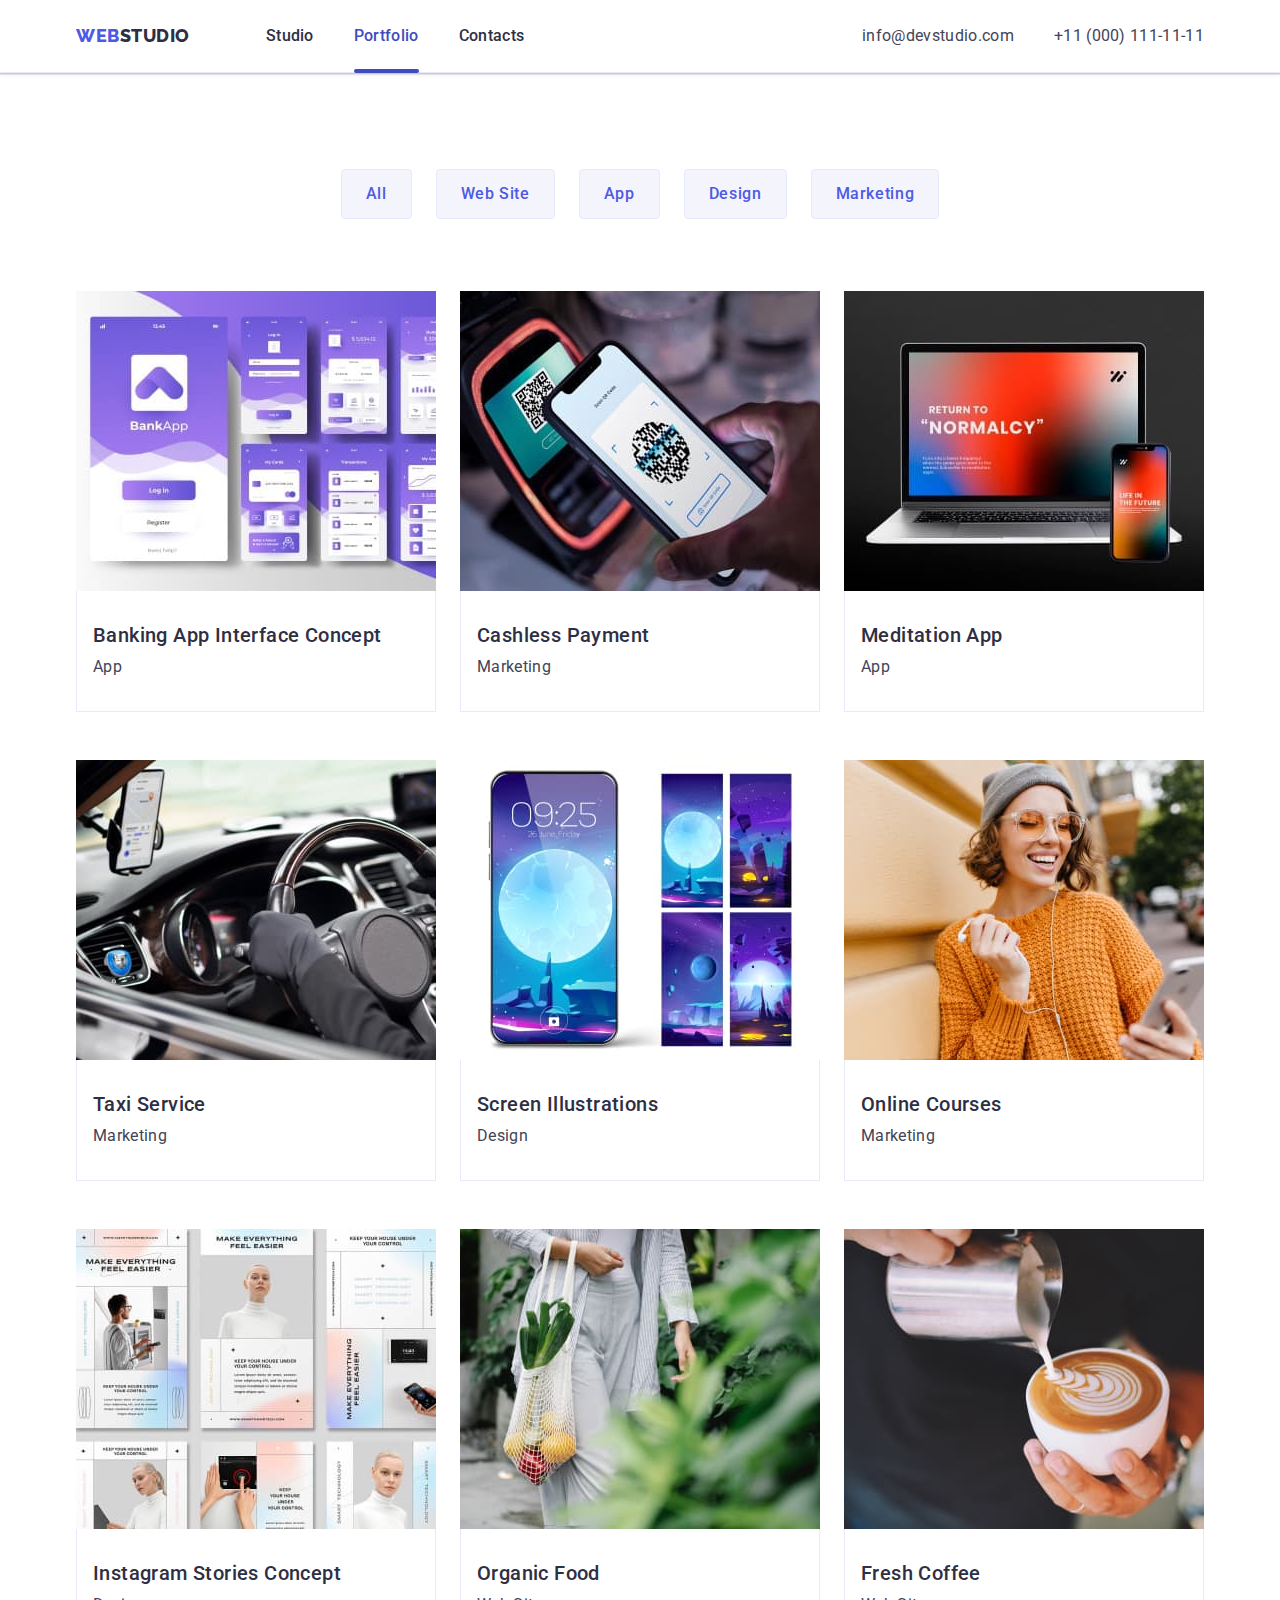
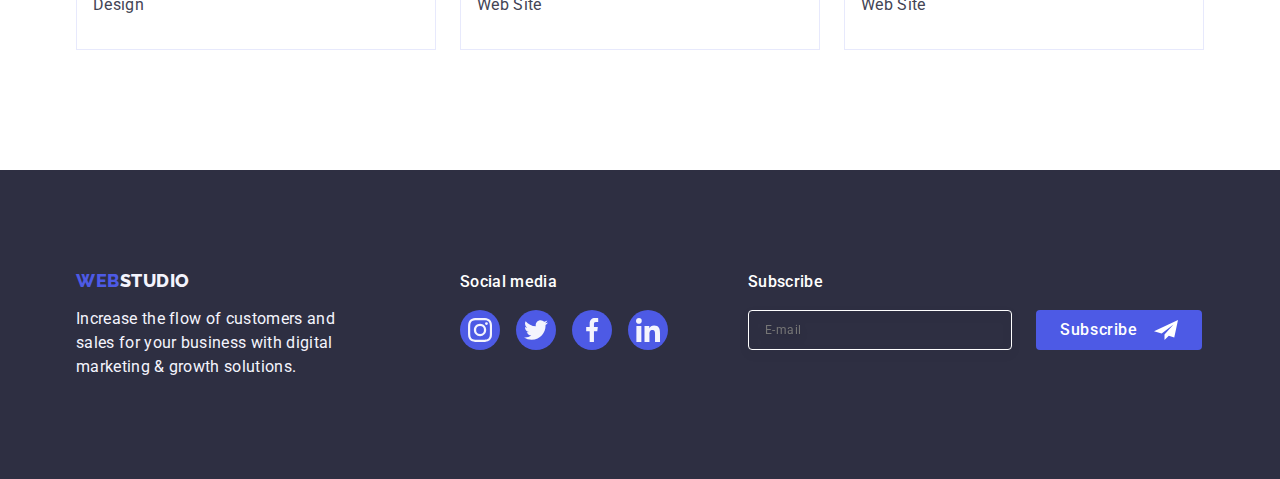
==== portfolio.html @ 999c9867 "Initial commit" ====
<!DOCTYPE html>
<html lang="en">
  <head>
    <meta charset="UTF-8" />
    <meta http-equiv="X-UA-Compatible" content="IE=edge" />
    <meta name="viewport" content="width=device-width, initial-scale=1.0" />
    <title>Portfolio</title>
    <link rel="preconnect" href="https://fonts.googleapis.com" />
    <link rel="preconnect" href="https://fonts.gstatic.com" crossorigin />
    <link
      href="https://fonts.googleapis.com/css2?family=Raleway:wght@800&family=Roboto:wght@400;500;700&display=swap"
      rel="stylesheet"
    />
    <link
      rel="stylesheet"
      href="https://cdnjs.cloudflare.com/ajax/libs/modern-normalize/1.1.0/modern-normalize.min.css"
    />
    <link rel="stylesheet" href="./css/styles.css" />
  </head>
  <body>
    <!-- header -->

    <header class="page-header">
      <div class="container page-header-container">
        <nav class="page-navigation">
          <a class="logo-part-one link" href="./index.html"
            >Web<span class="logo-part-second link">Studio</span>
          </a>
          <ul class="menu list">
            <li><a class="menu-list-item link" href="./index.html">Studio</a></li>
            <li>
              <a class="menu-list-item current-page link" href="./portfolio.html">Portfolio</a>
            </li>
            <li><a class="menu-list-item link" href="">Contacts</a></li>
          </ul>
        </nav>
        <address class="contact-item-list">
          <ul class="contact list">
            <li>
              <a class="contact-item link" href="mailto:info@devstudio.com">info@devstudio.com</a>
            </li>
            <li>
              <a class="contact-item link" href="tel:+110001111111">+11 (000) 111-11-11</a>
            </li>
          </ul>
        </address>
      </div>
    </header>

    <main>
      <section class="portfolio-section">
        <div class="container">
          <h1 class="visually-hidden">Our portfolio</h1>
          <ul class="list main-nav-portfolio">
            <li><button class="main-nav" type="button">All</button></li>
            <li><button class="main-nav" type="button">Web Site</button></li>
            <li><button class="main-nav" type="button">App</button></li>
            <li><button class="main-nav" type="button">Design</button></li>
            <li><button class="main-nav" type="button">Marketing</button></li>
          </ul>

          <!--Section 1 servises-->
          <ul class="list card-section">
            <li class="card-section-item">
              <a class="card-link-style link" href="">
                <div class="card-link-style-wrapper">
                  <img src="./images/portfolio/row01-pic-01.jpg" alt="banking" width="360" />
                <p class="overlay">
                  14 Stylish and User-Friendly App Design Concepts · Task Manager App · Calorie
                  Tracker App · Exotic Fruit Ecommerce App · Cloud Storage App
                </p>
              </div>
                
                <div class="card-style">
                  <h2 class="card-desc">Banking App Interface Concept</h2>
                  <p class="card-link">App</p>
                </div></a
              >
            </li>
            <li class="card-section-item">
              <a class="card-link-style link" href="">
                <div class="card-link-style-wrapper">
                  <img src="images/portfolio/row01-pic-02.jpg" alt="cashless" width="360" />
                <p class="overlay">
                  14 Stylish and User-Friendly App Design Concepts · Task Manager App · Calorie
                  Tracker App · Exotic Fruit Ecommerce App · Cloud Storage App
                </p></div>
                
                <div class="card-style">
                  <h2 class="card-desc">Cashless Payment</h2>
                  <p class="card-link">Marketing</p>
                </div></a
              >
            </li>
            <li class="card-section-item">
              <a class="card-link-style link" href="">
                <div class="card-link-style-wrapper">
                  <img src="./images/portfolio/row01-pic-03.jpg" alt="meditation" width="360" />
                  <p class="overlay">
                    14 Stylish and User-Friendly App Design Concepts · Task Manager App · Calorie
                    Tracker App · Exotic Fruit Ecommerce App · Cloud Storage App
                  </p>
                </div>

                <div class="card-style">
                  <h2 class="card-desc">Meditation App</h2>
                  <p class="card-link">App</p>
                </div></a
              >
            </li>
            <li class="card-section-item">
              <a class="card-link-style link" href="">
                <div class="card-link-style-wrapper">
                  <img src="./images/portfolio/row02-pic-01.jpg" alt="taxi" width="360" />
                  <p class="overlay">
                    14 Stylish and User-Friendly App Design Concepts · Task Manager App · Calorie
                    Tracker App · Exotic Fruit Ecommerce App · Cloud Storage App
                  </p>
                </div>

                <div class="card-style">
                  <h2 class="card-desc">Taxi Service</h2>
                  <p class="card-link">Marketing</p>
                </div></a
              >
            </li>
            <li class="card-section-item">
              <a class="card-link-style link" href="">
                <div class="card-link-style-wrapper">
                  <img src="./images/portfolio/row02-pic-02.jpg" alt="screen" width="360" />
                  <p class="overlay">
                    14 Stylish and User-Friendly App Design Concepts · Task Manager App · Calorie
                    Tracker App · Exotic Fruit Ecommerce App · Cloud Storage App
                  </p>
                </div>

                <div class="card-style">
                  <h2 class="card-desc">Screen Illustrations</h2>
                  <p class="card-link">Design</p>
                </div></a
              >
            </li>
            <li class="card-section-item">
              <a class="card-link-style link" href="">
                <div class="card-link-style-wrapper">
                  <img src="./images/portfolio/row02-pic-03.jpg" alt="girl" width="360" />
                  <p class="overlay">
                    14 Stylish and User-Friendly App Design Concepts · Task Manager App · Calorie
                    Tracker App · Exotic Fruit Ecommerce App · Cloud Storage App
                  </p>
                </div>

                <div class="card-style">
                  <h2 class="card-desc">Online Courses</h2>
                  <p class="card-link">Marketing</p>
                </div></a
              >
            </li>
            <li class="card-section-item">
              <a class="card-link-style link" href="">
                <div class="card-link-style-wrapper">
                  <img src="./images/portfolio/row03-pic-01.jpg" alt="instagram" width="360" />
                  <p class="overlay">
                    14 Stylish and User-Friendly App Design Concepts · Task Manager App · Calorie
                    Tracker App · Exotic Fruit Ecommerce App · Cloud Storage App
                  </p>
                </div>

                <div class="card-style">
                  <h2 class="card-desc">Instagram Stories Concept</h2>
                  <p class="card-link">Design</p>
                </div></a
              >
            </li>
            <li class="card-section-item">
              <a class="card-link-style link" href="">
                <div class="card-link-style-wrapper">
                  <img src="./images/portfolio/row03-pic-02.jpg" alt="foog" width="360" />
                  <p class="overlay">
                    14 Stylish and User-Friendly App Design Concepts · Task Manager App · Calorie
                    Tracker App · Exotic Fruit Ecommerce App · Cloud Storage App
                  </p>
                </div>

                <div class="card-style">
                  <h2 class="card-desc">Organic Food</h2>
                  <p class="card-link">Web Site</p>
                </div></a
              >
            </li>
            <li class="card-section-item">
              <a class="card-link-style link" href="">
                <div class="card-link-style-wrapper">
                  <img src="./images/portfolio/row03-pic-03.jpg" alt="coffee" width="360" />
                  <p class="overlay">
                    14 Stylish and User-Friendly App Design Concepts · Task Manager App · Calorie
                    Tracker App · Exotic Fruit Ecommerce App · Cloud Storage App
                  </p>
                </div>

                <div class="card-style">
                  <h2 class="card-desc">Fresh Coffee</h2>
                  <p class="card-link">Web Site</p>
                </div></a
              >
            </li>
          </ul>
        </div>
      </section>
    </main>
    <!-- footer -->
    <footer class="footer-style">
      <div class="container main-footer-container">
        <div class="footer-container">
          <a class="logo-footer link" href="./index.html"
            >Web<span class="logo-part-secondary link">Studio</span></a
          >
          <p class="footer-content">
            Increase the flow of customers and sales for your business with digital marketing &
            growth solutions.
          </p>
        </div>

        <div class="footer-social-container">
          <p class="footer-social-title">Social media</p>
          <ul class="footer-social-list list">
            <li class="social-list-item">
              <a href="" class="footer-social-list-link">
                <svg class="social-list-icon" aria-label="instagram icon" width="24" height="24">
                  <use href="./images/icons.svg#icon-instagram"></use>
                </svg>
              </a>
            </li>
            <li class="social-list-item">
              <a href="" class="footer-social-list-link">
                <svg class="social-list-icon" aria-label="twitter icon" width="24" height="24">
                  <use href="./images/icons.svg#icon-twitter"></use>
                </svg>
              </a>
            </li>
            <li class="social-list-item">
              <a href="" class="footer-social-list-link">
                <svg class="social-list-icon" aria-label="facebook icon" width="24" height="24">
                  <use href="./images/icons.svg#icon-facebook"></use>
                </svg>
              </a>
            </li>
            <li class="social-list-item">
              <a href="" class="footer-social-list-link">
                <svg class="social-list-icon" aria-label="linkedin icon" width="24" height="24">
                  <use href="./images/icons.svg#icon-linkedin"></use>
                </svg>
              </a>
            </li>
          </ul>
        </div>
        <div class="footer-subscribe-item">
          <p class="footer-subscribe-title">Subscribe</p>
          <form class="footer-form">
            <label class="footer-label">
              <input class="footer-subscribe-form" type="email" name="email" placeholder="E-mail" />
            </label>
            <button class="subscribe-btn" type="submit">
              Subscribe
              <svg class="icon-subscribe-btn" width="24" height="24">
                <use href="./images/icons.svg#icon-subscribe-btn"></use>
              </svg>
            </button>
          </form>
        </div>
      </div>
    </footer>

  </body>
</html>
---- css/styles.css ----
:root {
  --font-family: 'Roboto', sans-serif;
  --secondary-font-family: 'Raleway', sans-serif;
  --main-color: #ffffff;
  --primary-background-color-theme-dark: #2e2f42;
  --accent-color: #404bbf;
  --primary-text-color-theme-dark: #434455;
  --btn-border-color: #9747ff;
  --secondary-text-color-theme-light: #f4f4fd;
  --btn-border-color-light: #e7e9fc;
  --secondary-text-color-theme-dark: #4d5ae5;
  --icon-color: #8e8f99;
}

/* Default */
.list {
  list-style: none;
}

.link {
  text-decoration: none;
}

button {
  cursor: pointer;
}

h1,
h2,
h3,
h4,
p {
  margin-top: 0;
  margin-bottom: 0;
}

ul,
ol {
  margin-top: 0;
  margin-bottom: 0;
  padding-left: 0;
}

img {
  display: block;
}

.container {
  width: 1158px;
  margin-right: auto;
  margin-left: auto;
  padding-right: 15px;
  padding-left: 15px;
}

.section {
  padding-top: 120px;
  padding-bottom: 120px;
}
.visually-hidden {
  position: absolute;
  width: 1px;
  height: 1px;
  margin: -1px;
  border: 0;
  padding: 0;
  white-space: nowrap;
  clip-path: inset(100%);
  clip: rect(0 0 0 0);
  overflow: hidden;
}

/* BODY STYLE */
body {
  font-family: var(--font-family);
  color: var(--primary-text-color-theme-dark);
  background-color: var(--main-color);
}

/* HEADER */

.page-header {
  border-bottom: 1px solid #e7e9fc;
  box-shadow: 0px 2px 1px rgba(46, 47, 66, 0.08), 0px 1px 1px rgba(46, 47, 66, 0.16),
    0px 1px 6px rgba(46, 47, 66, 0.08);
}

.page-navigation {
  display: flex;
  align-items: center;
}

.menu {
  display: flex;
  gap: 40px;
  align-items: flex-end;
}
.contact {
  display: flex;
  gap: 40px;
}

.page-header-container {
  display: flex;
  align-items: center;
}

.logo-part-one {
  font-family: 'Raleway', sans-serif;
  font-weight: 800;
  font-size: 18px;
  line-height: 1.17;
  letter-spacing: 0.03em;
  text-transform: uppercase;
  color: var(--secondary-text-color-theme-dark);
  margin-right: 76px;
}

.logo-part-second {
  color: var(--primary-background-color-theme-dark);
}

.menu-list-item {
  font-weight: 500;
  font-size: 16px;
  line-height: 1.5;
  letter-spacing: 0.02em;
  color: var(--primary-background-color-theme-dark);
  padding: 24px 0;
  display: block;
  transition-property: color;
  transition-duration: 250ms;
  transition-timing-function: cubic-bezier(0.4, 0, 0.2, 1);
}
.menu-list-item:hover,
.menu-list-item:focus {
  color: var(--accent-color);
}
.contact-item-list {
  font-style: normal;
  margin-left: auto;
}
.contact-item {
  font-style: normal;
  font-weight: 400;
  font-size: 16px;
  line-height: 1.5;
  letter-spacing: 0.02em;
  margin-left: auto;
  color: var(--primary-text-color-theme-dark);
  transition-property: color;
  transition-duration: 250ms;
  transition-timing-function: cubic-bezier(0.4, 0, 0.2, 1);
}
.contact-item:hover,
.contact-item:focus {
  color: var(--accent-color);
}

.current-page {
  color: #404bbf;
  position: relative;
}
.current-page::after {
  content: '';
  width: 100%;
  height: 4px;
  background-color: var(--accent-color);
  border-radius: 2px;
  bottom: -1px;
  left: 0px;
  display: block;
  position: absolute;
}

/* MAIN Studio*/
/* Hero section */
.hero-page {
  background-color: var(--primary-background-color-theme-dark);
  padding-top: 188px;
  padding-bottom: 188px;
  background-image: linear-gradient(rgba(46, 47, 66, 0.7), rgba(46, 47, 66, 0.7)),
    url(../images/people-office.jpg);
  background-repeat: no-repeat;
  background-position: center;
  background-size: cover;
  max-width: 1440px;
  margin-left: auto;
  margin-right: auto;
}
.main-text {
  font-weight: 700;
  font-size: 56px;
  line-height: 1.07;
  text-align: center;
  letter-spacing: 0.02em;
  color: var(--main-color);
  max-width: 496px;
  margin-left: auto;
  margin-right: auto;
}
.order-btn {
  font-family: inherit;
  font-weight: 500;
  font-size: 16px;
  line-height: 1.5;
  display: flex;
  align-items: center;
  letter-spacing: 0.04em;
  color: var(--main-color);
  background-color: var(--secondary-text-color-theme-dark);
  box-shadow: 0px 4px 4px rgba(0, 0, 0, 0.15);
  border-radius: 4px;
  padding: 16px 32px 16px 32px;
  display: block;
  list-style: none;
  min-width: 169px;
  margin-left: auto;
  margin-right: auto;
  margin-top: 48px;
  border: none;
  transition-property: background-color;
  transition-duration: 250ms;
  transition-timing-function: cubic-bezier(0.4, 0, 0.2, 1);
}
.order-btn:hover,
.order-btn:focus {
  background-color: var(--accent-color);
}

/* Section 2 features */

.features-container {
  display: flex;
  gap: 24px;
  justify-content: space-between;
}

.features-container-item {
  width: calc((100% - 72px) / 4);
}

.feature-name {
  font-weight: 500;
  font-size: 20px;
  line-height: 1.2;
  letter-spacing: 0.02em;
  color: var(--primary-background-color-theme-dark);
  margin-bottom: 8px;
}

.feature-descr {
  font-size: 16px;
  line-height: 1.5;
  letter-spacing: 0.02em;
  color: var(--primary-text-color-theme-dark);
}

.features-container-icons {
  display: flex;
  align-items: center;
  justify-content: center;
  margin-bottom: 8px;
  border-radius: 4px;
  height: 112px;
  background-color: #f4f4fd;
}

/* Section 3 we doing */

.we-doing-section {
  padding-bottom: 120px;
}

.title-item-container {
  display: flex;
  flex-direction: row;
  justify-content: center;
  gap: 24px;
}
.we-doing-section-card {
  width: calc((100% - 48px) / 3);
}

.title {
  font-weight: 700;
  font-size: 36px;
  line-height: 1.11;
  text-align: center;
  letter-spacing: 0.02em;
  text-transform: capitalize;
  color: var(--primary-background-color-theme-dark);
  margin-bottom: 72px;
  padding: 0;
}

/* Section 4 team*/

.team-container {
  display: flex;
  gap: 24px;
}
.team {
  background-color: var(--main-color);
  box-shadow: 0px 1px 6px rgba(46, 47, 66, 0.08), 0px 1px 1px rgba(46, 47, 66, 0.16),
    0px 2px 1px rgba(46, 47, 66, 0.08);
  border-radius: 0px 0px 4px 4px;
  flex-basis: ((100%-3 * 24px) /4);
}
.team-name {
  font-weight: 500;
  font-size: 20px;
  line-height: 1.2;
  letter-spacing: 0.02em;
  color: var(--primary-background-color-theme-dark);
  text-align: center;
  margin-bottom: 8px;
}

.team-position {
  font-size: 16px;
  line-height: 1.5;
  letter-spacing: 0.02em;
  color: var(--primary-text-color-theme-dark);
  text-align: center;
  margin-bottom: 8px;
}

.team-description {
  padding: 32px 0;
}

.team-card {
  background-color: var(--secondary-text-color-theme-light);
}

.social-list {
  display: flex;
  justify-content: center;
  gap: 24px;
}

.social-list-link {
  display: flex;
  justify-content: center;
  align-items: center;
  width: 40px;
  height: 40px;
  border-radius: 50%;
  background-color: #4d5ae5;
  fill: #f4f4fd;
  transition-property: background-color;
  transition-duration: 250ms;
  transition-timing-function: cubic-bezier(0.4, 0, 0.2, 1);
}

.social-list-link:hover,
.social-list-link:focus {
  background-color: #404bbf;
}

/* section 5 customers */
.section-customers {
  padding: 120px 0;
}
.title-customers {
  font-size: 36px;
  line-height: 1.1;
  color: var(--primary-background-color-theme-dark);
  text-align: center;
  margin-bottom: 72px;
}
.customers-icon {
  display: flex;
  gap: 24px;
}
.customers-icon-list {
  width: calc((100%-120px) / 6);
  height: 88px;
}
.customers-list-link {
  display: flex;
  justify-content: center;
  align-items: center;
  width: 100%;
  height: 100%;
  border-radius: 4px;
  border: 1px solid #8e8f99;
  color: var(--icon-color);
  transition: border-color 250ms cubic-bezier(0.4, 0, 0.2, 1),
    color 250ms cubic-bezier(0.4, 0, 0.2, 1);
}

.customers-list-link:hover,
.customers-list-link:focus {
  border-color: #404bbf;
  color: #404bbf;
}
.customers-list-icon {
  fill: currentColor;
}

/* Footer */

.main-footer-container {
  display: flex;
  align-items: baseline;
}

.footer-container {
  margin-right: 120px;
}

.logo-footer {
  font-family: 'Raleway', sans-serif;
  font-weight: 800;
  font-size: 18px;
  line-height: 1.17;
  letter-spacing: 0.03em;
  text-transform: uppercase;
  color: var(--secondary-text-color-theme-dark);
  display: inline-block;
  margin-bottom: 16px;
}
.footer-style {
  background-color: var(--primary-background-color-theme-dark);
  padding: 100px 0;
}
.footer-content {
  font-weight: 400;
  font-size: 16px;
  line-height: 1.5;
  letter-spacing: 0.02em;
  color: var(--secondary-text-color-theme-light);
  max-width: 264px;
}
.logo-part-secondary {
  color: var(--secondary-text-color-theme-light);
}

.footer-social-title {
  font-weight: 500;
  font-size: 16px;
  line-height: 1.5;
  letter-spacing: 0.02em;
  color: var(--main-color);
  margin-bottom: 16px;
}
.footer-social-container {
  display: inline-block;
}

.footer-social-list {
  display: flex;
  justify-content: center;
  gap: 16px;
}
.footer-social-list-link {
  display: flex;
  justify-content: center;
  align-items: center;
  width: 40px;
  height: 40px;
  border-radius: 50%;
  background-color: #4d5ae5;
  fill: #f4f4fd;
  transition-property: background-color;
  transition-duration: 250ms;
  transition-timing-function: cubic-bezier(0.4, 0, 0.2, 1);
}

.footer-social-list-link:hover,
.footer-social-list-link:focus {
  background-color: #31d0aa;
}

.footer-form {
  display: flex;
}
.footer-label {
  margin-right: 24px;
}
.footer-subscribe-item {
  display: inline-block;
  margin-left: 80px;
}
.footer-subscribe-title {
  font-weight: 500;
  font-size: 16px;
  line-height: 1.5;
  letter-spacing: 0.02em;
  color: var(--main-color);
  margin-bottom: 16px;
}
.footer-subscribe-form {
  width: 264px;
  height: 40px;
  border: 1px solid #ffffff;
  filter: drop-shadow(0px 4px 4px rgba(0, 0, 0, 0.15));
  border-radius: 4px;
  background-color: transparent;
  font-weight: 400;
  font-size: 12px;
  line-height: 1.5;
  letter-spacing: 0.04em;
  color: #ffffff;
  padding-left: 16px;
}
.subscribe-btn {
  background-color: #4d5ae5;
  border: none;
  border-radius: 4px;
  min-width: 165px;
  height: 40px;
  font-weight: 500;
  font-size: 16px;
  line-height: 1.5;
  display: flex;
  align-items: center;
  text-align: center;
  justify-content: center;
  letter-spacing: 0.04em;
  color: #ffffff;
  padding: 8px 24px;
  transition: background-color var(--transition-duration-function);
}
.subscribe-btn:hover,
.subscribe-btn:focus {
  background-color: var(--accent-color);
}
.icon-subscribe-btn {
  fill: #ffffff;
  margin-left: 16px;
  /* margin-right: 16px; */
}

/* PORTFOLIO */

/* Main portfolio */

.portfolio-section {
  padding: 96px 0 120px 0;
}

.main-nav-portfolio {
  display: flex;
  flex-direction: row;
  align-items: flex-start;
  justify-content: center;
  gap: 24px;
  margin-bottom: 72px;
}

.main-nav {
  font-weight: 500;
  font-size: 16px;
  line-height: 1.5;
  text-align: center;
  letter-spacing: 0.04em;
  color: var(--secondary-text-color-theme-dark);
  box-sizing: border-box;
  background-color: var(--secondary-text-color-theme-light);
  border: 1px solid var(--btn-border-color-light);
  border-radius: 4px;
  padding: 12px 24px;
  transition-property: background-color, box-shadow, border-color, color;
  transition-duration: 250ms;
  transition-timing-function: cubic-bezier(0.4, 0, 0.2, 1);
}

.main-nav:hover,
.main-nav:focus {
  border-color: transparent;
  box-shadow: 0px 3px 1px rgba(0, 0, 0, 0.1), 0px 2px 1px rgba(0, 0, 0, 0.08),
    0px 2px 2px rgba(0, 0, 0, 0.12);
  background-color: var(--accent-color);
  color: var(--main-color);
}

.card-desc {
  font-weight: 500;
  font-size: 20px;
  line-height: 1.2;
  letter-spacing: 0.02em;
  color: var(--primary-background-color-theme-dark);
  margin-bottom: 8px;
}
.card-link {
  font-size: 16px;
  line-height: 1.5;
  letter-spacing: 0.02em;
  color: var(--primary-text-color-theme-dark);
}
.card-section {
  padding-top: 0px;
  display: flex;
  column-gap: 24px;
  row-gap: 48px;
  flex-wrap: wrap;
}

.card-style {
  border: 1px solid var(--btn-border-color-light);
  padding: 32px 16px;
  border-top: none;
}
.card-section-item {
  flex-basis: calc((100% - 48px) / 3);
}

.card-link-style {
  display: block;
  transition: box-shadow 250ms cubic-bezier(0.4, 0, 0.2, 1);
}

.card-link-style:hover,
.card-link-style:focus {
  box-shadow: 0px 1px 6px rgba(46, 47, 66, 0.08), 0px 1px 1px rgba(46, 47, 66, 0.16),
    0px 2px 1px rgba(46, 47, 66, 0.08);
}

.card-link-style-wrapper {
  position: relative;
  overflow: hidden;
}

.overlay {
  position: absolute;
  padding: 40px 32px;
  top: 0;
  left: 0;
  width: 100%;
  height: 100%;
  overflow: auto;
  transform: translate(0%, 100%);
  transition: transform 250ms cubic-bezier(0.4, 0, 0.2, 1);
  background-color: #4d5ae5;
  color: #f4f4fd;
  font-weight: 400;
  font-size: 16px;
  line-height: 1.5;
  letter-spacing: 0.02em;
}

.card-link-style:hover .overlay,
.card-link-style:focus .overlay {
  transform: translateY(0%);
}

/* Modal */

.backdrop {
  position: fixed;
  top: 0;
  left: 0;
  width: 100%;
  height: 100%;
  background-color: rgba(46, 47, 66, 0.4);
  transition: opacity 250ms cubic-bezier(0.4, 0, 0.2, 1),
    visibility 250ms cubic-bezier(0.4, 0, 0.2, 1);
}

.modal {
  position: absolute;
  top: 50%;
  left: 50%;
  transform: translate(-50%, -50%);
  min-height: 584px;
  width: 408px;
  padding: 72px 24px 24px 24px;
  background-color: #fcfcfc;
  box-shadow: 0px 1px 1px rgba(0, 0, 0, 0.14), 0px 1px 3px rgba(0, 0, 0, 0.12),
    0px 2px 1px rgba(0, 0, 0, 0.2);
  border-radius: 4px;
  transition: transform 250ms cubic-bezier(0.4, 0, 0.2, 1);
}

.modal-close-btn {
  position: absolute;
  top: 24px;
  right: 24px;
  display: flex;
  align-items: center;
  justify-content: center;
  background-color: #e7e9fc;
  border: 1px solid rgba(0, 0, 0, 0.1);
  border-radius: 50%;
  width: 24px;
  height: 24px;
  padding: 0;
  transition: background-color 250ms cubic-bezier(0.4, 0, 0.2, 1),
    border 250ms cubic-bezier(0.4, 0, 0.2, 1);
}

.modal-close-btn:hover,
.modal-close-btn:focus {
  background-color: #404bbf;
  border: none;
  fill: #ffffff;
}

.modal-close-icon {
  transition: fill 250ms cubic-bezier(0.4, 0, 0.2, 1);
}

.is-hidden {
  opacity: 0;
  visibility: hidden;
  pointer-events: none;
}

/* Modal form */

.modal-form-title {
  font-weight: 500;
  font-size: 16px;
  line-height: 1.5;
  text-align: center;
  letter-spacing: 0.02em;
  color: var(--primary-background-color-theme-dark);
  margin-bottom: 16px;
}

.contact-form {
  display: flex;
  flex-direction: column;
}

.form-wrapper {
  margin-bottom: 8px;
}
.contact-form-field-wrapper {
  display: block;
  font-size: 12px;
  line-height: 1.17;
  letter-spacing: 0.04em;
  color: var(--icon-color);
  margin-bottom: 4px;
}

.contact-form-icon {
  position: relative;
}
.contact-form-input {
  width: 100%;
  height: 40px;
  border: 1px solid rgba(46, 47, 66, 0.4);
  color: var(--primary-text-color-theme-dark);
  background-color: transparent;
  outline: transparent;
  border-radius: 4px;
  padding-left: 38px;
  transition: border-color 250ms cubic-bezier(0.4, 0, 0.2, 1);
}
.contact-form-input:focus {
  border-color: var(--secondary-text-color-theme-dark);
  outline: none;
}
.contact-form-input:focus + .input-icon {
  fill: var(--secondary-text-color-theme-dark);
}
.input-icon {
  position: absolute;
  top: 50%;
  left: 16px;
  transform: translateY(-50%);
  transition: fill 250ms cubic-bezier(0.4, 0, 0.2, 1);
  fill: var(--primary-background-color-theme-dark);
}
.form-comment-wrapper {
  position: relative;
  margin-bottom: 16px;
}
.contact-form-massage {
  display: block;
  width: 100%;
  height: 120px;
  border: 1px solid rgba(46, 47, 66, 0.2);
  border-radius: 4px;
  color: var(--primary-text-color-theme-dark);
  resize: none;
  padding: 8px 16px;
  letter-spacing: 0.04em;
  font-size: 12px;
  line-height: 1.17;
  background-color: transparent;
  outline: transparent;
  transition: border-color 250ms cubic-bezier(0.4, 0, 0.2, 1); 
}
.contact-form-massage:focus {
  border-color: var(--secondary-text-color-theme-dark);
  outline: none;
}
.contact-form-massage::placeholder {
  font-weight: 400;
  font-size: 12px;
  line-height: 1.17;
  letter-spacing: 0.04em;
  color: rgba(46, 47, 66, 0.4);
}

.contact-form-checkbox-position {
  margin-bottom: 24px;
  font-size: 12px;
  line-height: 1.17;
  letter-spacing: 0.04em;
  color: var(--icon-color);
}
.contact-form-checkbox {
  appearance: none;
  position: absolute;
}
.contact-own-checkbox {
  fill: var(--secondary-text-color-theme-light);
}
.checkbox-label {
  width: 16px;
  height: 16px;
  display: inline-flex;
  align-items: center;
  justify-content: center;
  border-radius: 2px;
  border: 1px solid rgba(46, 47, 66, 0.4);
  cursor: pointer;
  padding: 4px 3px;
  margin-right: 8px;
  fill: transparent;
}
.user-policy {
  color: #4d5ae5;
  font-size: 12px;
  line-height: 1.33;
  text-decoration-line: underline;
  letter-spacing: 0.04em;
}
.contact-form-checkbox:checked + .contact-form-checkbox-wrapper .checkbox-label {
  background-color: var(--accent-color);
  border: none;
  fill: var(--main-color);
  border-color: var(--accent-color);
}
.contact-form-submit {
  min-width: 169px;
  margin-right: auto;
  margin-left: auto;
  padding: 16px 32px;
  background-color: var(--secondary-text-color-theme-dark);
  box-shadow: 0px 4px 4px rgba(0, 0, 0, 0.15);
  border-radius: 4px;
  font-weight: 500;
  font-size: 16px;
  line-height: 1.5;
  text-align: center;
  letter-spacing: 0.04em;
  color: var(--main-color);
  border: none;
  transition: background-color 250ms cubic-bezier(0.4, 0, 0.2, 1);
}
.contact-form-submit:hover,
.contact-form-submit:focus {
  background-color: var(--accent-color);
}
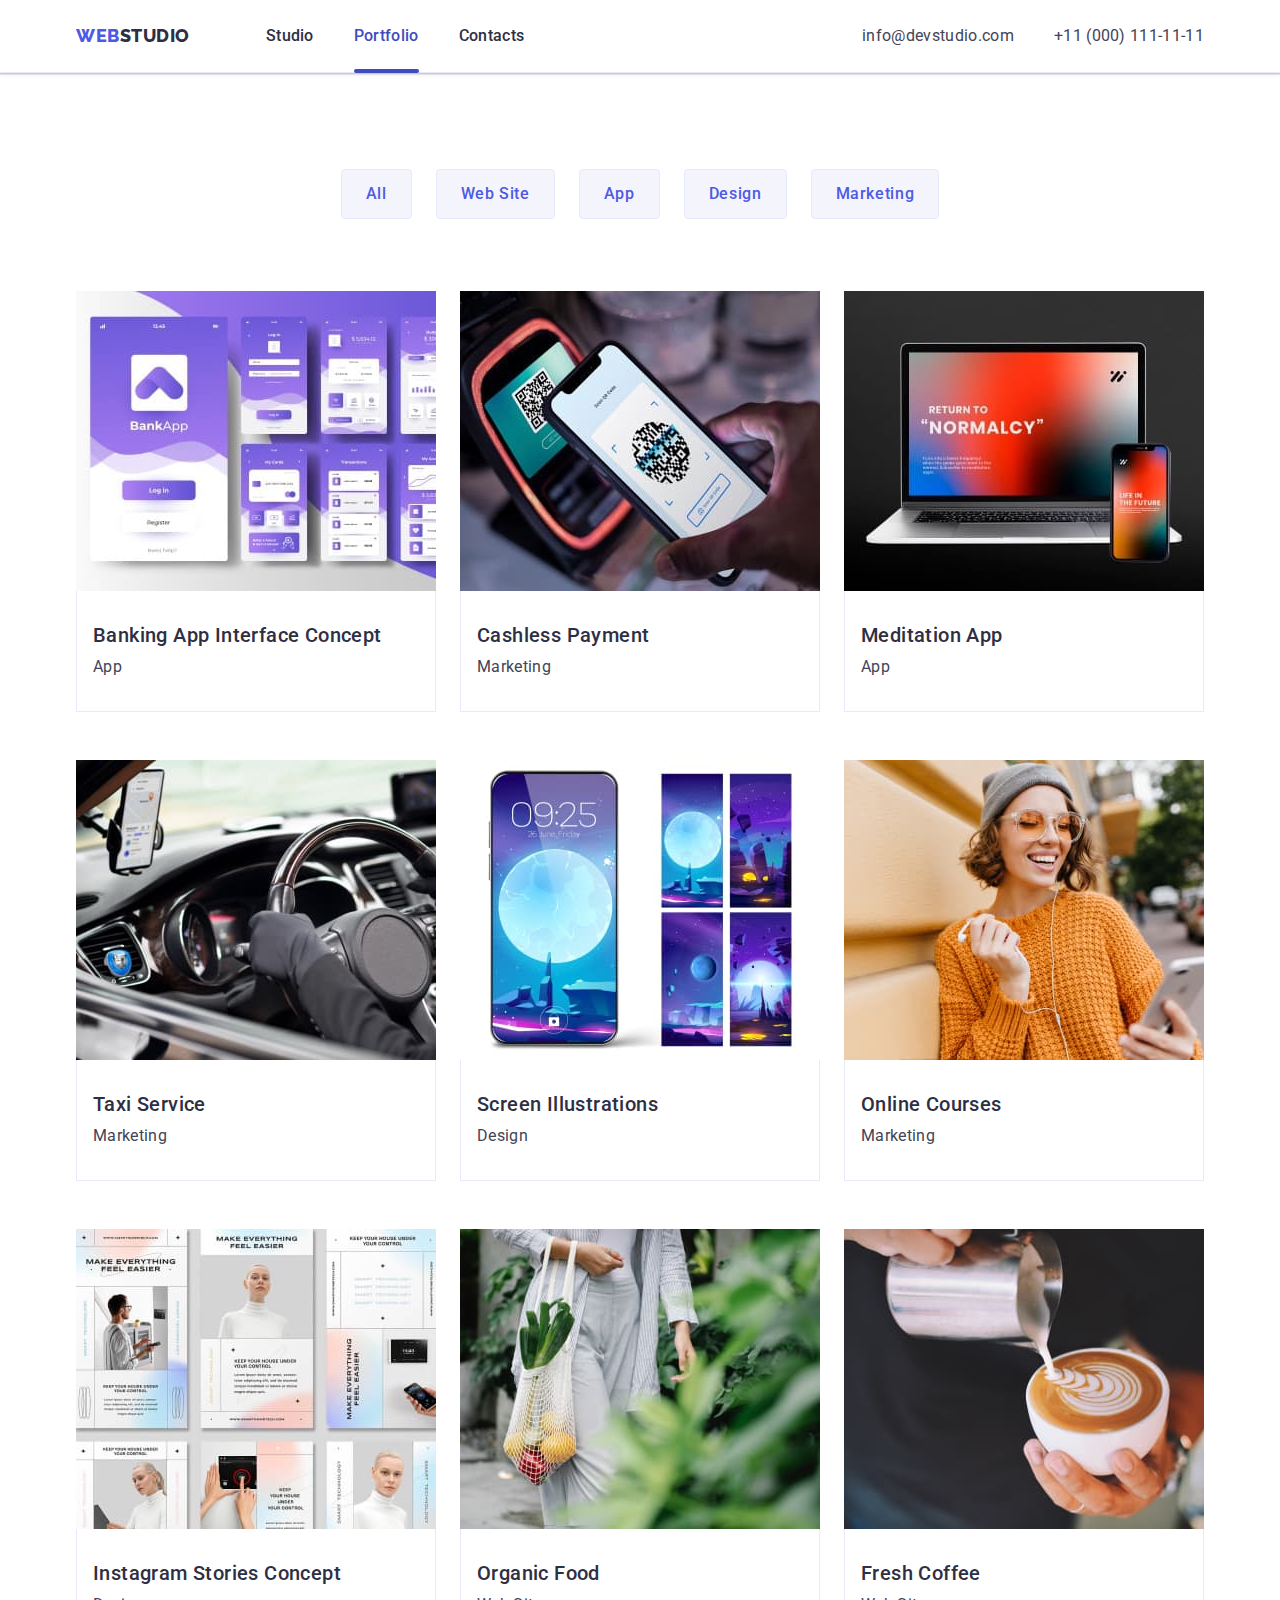
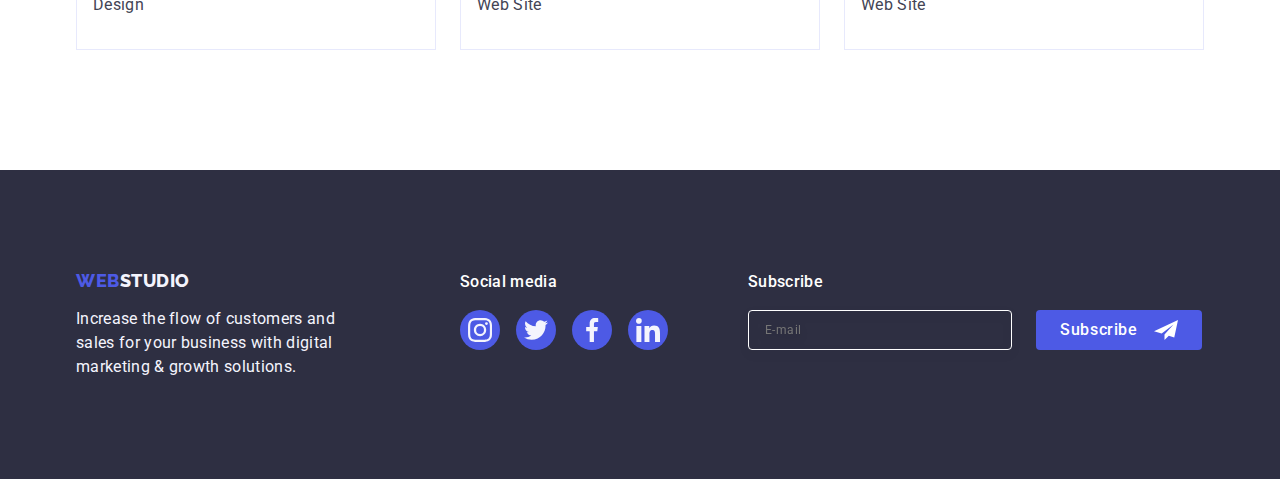
==== commit 5d097094: "fin" ====
--- a/portfolio.html
+++ b/portfolio.html
@@ -8,50 +8,50 @@
     <link rel="preconnect" href="https://fonts.googleapis.com" />
     <link rel="preconnect" href="https://fonts.gstatic.com" crossorigin />
     <link
-      href="https://fonts.googleapis.com/css2?family=Raleway:wght@800&family=Roboto:wght@400;500;700&display=swap"
+      href="https://fonts.googleapis.com/css2?family=Raleway:wght@800&family=Roboto:wght@400;500;700;900&display=swap"
       rel="stylesheet"
     />
     <link
       rel="stylesheet"
-      href="https://cdnjs.cloudflare.com/ajax/libs/modern-normalize/1.1.0/modern-normalize.min.css"
+      href="https://cdn.jsdelivr.net/npm/modern-normalize@1.1.0/modern-normalize.min.css"
     />
     <link rel="stylesheet" href="./css/styles.css" />
   </head>
   <body>
-    <!-- header -->
-
+    <!--HEADER-->
     <header class="page-header">
-      <div class="container page-header-container">
-        <nav class="page-navigation">
-          <a class="logo-part-one link" href="./index.html"
-            >Web<span class="logo-part-second link">Studio</span>
+      <div class="container logo-part-container">
+        <nav class="page-nav">
+          <a class="logo link" href="./index.html"
+            >Web<span class="logo-part link">Studio</span>
           </a>
           <ul class="menu list">
-            <li><a class="menu-list-item link" href="./index.html">Studio</a></li>
-            <li>
-              <a class="menu-list-item current-page link" href="./portfolio.html">Portfolio</a>
-            </li>
-            <li><a class="menu-list-item link" href="">Contacts</a></li>
+            <li class="menu-item">
+              <a class="menu-list-item link" href="./index.html">Studio</a>
+            </li>
+            <li class="menu-item">
+              <a class="menu-list-item current link" href="./portfolio.html">Portfolio</a>
+            </li>
+            <li class="menu-item"><a class="menu-list-item link" href="">Contacts</a></li>
           </ul>
         </nav>
         <address class="contact-item-list">
-          <ul class="contact list">
+          <ul class="menu list">
             <li>
               <a class="contact-item link" href="mailto:info@devstudio.com">info@devstudio.com</a>
             </li>
-            <li>
-              <a class="contact-item link" href="tel:+110001111111">+11 (000) 111-11-11</a>
-            </li>
+            <li><a class="contact-item link" href="tel:+110001111111">+11 (000) 111-11-11</a></li>
           </ul>
         </address>
       </div>
     </header>
 
+    <!-- MAIN -->
     <main>
-      <section class="portfolio-section">
+      <section class="section-portfolio">
         <div class="container">
-          <h1 class="visually-hidden">Our portfolio</h1>
-          <ul class="list main-nav-portfolio">
+          <h1 class="visually-hidden">Portfolio</h1>
+          <ul class="list main-nav-item">
             <li><button class="main-nav" type="button">All</button></li>
             <li><button class="main-nav" type="button">Web Site</button></li>
             <li><button class="main-nav" type="button">App</button></li>
@@ -59,65 +59,62 @@
             <li><button class="main-nav" type="button">Marketing</button></li>
           </ul>
 
-          <!--Section 1 servises-->
+          <!--SECTION 1-->
           <ul class="list card-section">
             <li class="card-section-item">
-              <a class="card-link-style link" href="">
-                <div class="card-link-style-wrapper">
+              <a class="link card-section-link" href="">
+                <div class="card-section-img-wrapper">
                   <img src="./images/portfolio/row01-pic-01.jpg" alt="banking" width="360" />
-                <p class="overlay">
-                  14 Stylish and User-Friendly App Design Concepts · Task Manager App · Calorie
-                  Tracker App · Exotic Fruit Ecommerce App · Cloud Storage App
-                </p>
-              </div>
-                
+                  <p class="overlay">
+                    14 Stylish and User-Friendly App Design Concepts · Task Manager App · Calorie
+                    Tracker App · Exotic Fruit Ecommerce App · Cloud Storage App
+                  </p>
+                </div>
                 <div class="card-style">
                   <h2 class="card-desc">Banking App Interface Concept</h2>
                   <p class="card-link">App</p>
-                </div></a
-              >
-            </li>
-            <li class="card-section-item">
-              <a class="card-link-style link" href="">
-                <div class="card-link-style-wrapper">
-                  <img src="images/portfolio/row01-pic-02.jpg" alt="cashless" width="360" />
-                <p class="overlay">
-                  14 Stylish and User-Friendly App Design Concepts · Task Manager App · Calorie
-                  Tracker App · Exotic Fruit Ecommerce App · Cloud Storage App
-                </p></div>
-                
+                </div>
+              </a>
+            </li>
+            <li class="card-section-item">
+              <a class="link card-section-link" href="">
+                <div class="card-section-img-wrapper">
+                  <img src="./images/portfolio/row01-pic-02.jpg" alt="cashless" width="360" />
+                  <p class="overlay">
+                    14 Stylish and User-Friendly App Design Concepts · Task Manager App · Calorie
+                    Tracker App · Exotic Fruit Ecommerce App · Cloud Storage App
+                  </p>
+                </div>
                 <div class="card-style">
                   <h2 class="card-desc">Cashless Payment</h2>
                   <p class="card-link">Marketing</p>
-                </div></a
-              >
-            </li>
-            <li class="card-section-item">
-              <a class="card-link-style link" href="">
-                <div class="card-link-style-wrapper">
+                </div>
+              </a>
+            </li>
+            <li class="card-section-item">
+              <a class="link card-section-link" href="">
+                <div class="card-section-img-wrapper">
                   <img src="./images/portfolio/row01-pic-03.jpg" alt="meditation" width="360" />
                   <p class="overlay">
                     14 Stylish and User-Friendly App Design Concepts · Task Manager App · Calorie
                     Tracker App · Exotic Fruit Ecommerce App · Cloud Storage App
                   </p>
                 </div>
-
                 <div class="card-style">
                   <h2 class="card-desc">Meditation App</h2>
                   <p class="card-link">App</p>
-                </div></a
-              >
-            </li>
-            <li class="card-section-item">
-              <a class="card-link-style link" href="">
-                <div class="card-link-style-wrapper">
+                </div>
+              </a>
+            </li>
+            <li class="card-section-item">
+              <a class="link card-section-link" href="">
+                <div class="card-section-img-wrapper">
                   <img src="./images/portfolio/row02-pic-01.jpg" alt="taxi" width="360" />
                   <p class="overlay">
                     14 Stylish and User-Friendly App Design Concepts · Task Manager App · Calorie
                     Tracker App · Exotic Fruit Ecommerce App · Cloud Storage App
                   </p>
                 </div>
-
                 <div class="card-style">
                   <h2 class="card-desc">Taxi Service</h2>
                   <p class="card-link">Marketing</p>
@@ -125,15 +122,14 @@
               >
             </li>
             <li class="card-section-item">
-              <a class="card-link-style link" href="">
-                <div class="card-link-style-wrapper">
+              <a class="link card-section-link" href="">
+                <div class="card-section-img-wrapper">
                   <img src="./images/portfolio/row02-pic-02.jpg" alt="screen" width="360" />
                   <p class="overlay">
                     14 Stylish and User-Friendly App Design Concepts · Task Manager App · Calorie
                     Tracker App · Exotic Fruit Ecommerce App · Cloud Storage App
                   </p>
                 </div>
-
                 <div class="card-style">
                   <h2 class="card-desc">Screen Illustrations</h2>
                   <p class="card-link">Design</p>
@@ -141,15 +137,14 @@
               >
             </li>
             <li class="card-section-item">
-              <a class="card-link-style link" href="">
-                <div class="card-link-style-wrapper">
+              <a class="link card-section-link" href="">
+                <div class="card-section-img-wrapper">
                   <img src="./images/portfolio/row02-pic-03.jpg" alt="girl" width="360" />
                   <p class="overlay">
                     14 Stylish and User-Friendly App Design Concepts · Task Manager App · Calorie
                     Tracker App · Exotic Fruit Ecommerce App · Cloud Storage App
                   </p>
                 </div>
-
                 <div class="card-style">
                   <h2 class="card-desc">Online Courses</h2>
                   <p class="card-link">Marketing</p>
@@ -157,15 +152,14 @@
               >
             </li>
             <li class="card-section-item">
-              <a class="card-link-style link" href="">
-                <div class="card-link-style-wrapper">
+              <a class="link card-section-link" href="">
+                <div class="card-section-img-wrapper">
                   <img src="./images/portfolio/row03-pic-01.jpg" alt="instagram" width="360" />
                   <p class="overlay">
                     14 Stylish and User-Friendly App Design Concepts · Task Manager App · Calorie
                     Tracker App · Exotic Fruit Ecommerce App · Cloud Storage App
                   </p>
                 </div>
-
                 <div class="card-style">
                   <h2 class="card-desc">Instagram Stories Concept</h2>
                   <p class="card-link">Design</p>
@@ -173,15 +167,14 @@
               >
             </li>
             <li class="card-section-item">
-              <a class="card-link-style link" href="">
-                <div class="card-link-style-wrapper">
+              <a class="link card-section-link" href="">
+                <div class="card-section-img-wrapper">
                   <img src="./images/portfolio/row03-pic-02.jpg" alt="foog" width="360" />
                   <p class="overlay">
                     14 Stylish and User-Friendly App Design Concepts · Task Manager App · Calorie
                     Tracker App · Exotic Fruit Ecommerce App · Cloud Storage App
                   </p>
                 </div>
-
                 <div class="card-style">
                   <h2 class="card-desc">Organic Food</h2>
                   <p class="card-link">Web Site</p>
@@ -189,15 +182,14 @@
               >
             </li>
             <li class="card-section-item">
-              <a class="card-link-style link" href="">
-                <div class="card-link-style-wrapper">
+              <a class="link card-section-link" href="">
+                <div class="card-section-img-wrapper">
                   <img src="./images/portfolio/row03-pic-03.jpg" alt="coffee" width="360" />
                   <p class="overlay">
                     14 Stylish and User-Friendly App Design Concepts · Task Manager App · Calorie
                     Tracker App · Exotic Fruit Ecommerce App · Cloud Storage App
                   </p>
                 </div>
-
                 <div class="card-style">
                   <h2 class="card-desc">Fresh Coffee</h2>
                   <p class="card-link">Web Site</p>
@@ -208,68 +200,79 @@
         </div>
       </section>
     </main>
-    <!-- footer -->
+
+    <!--FOOTER-->
     <footer class="footer-style">
       <div class="container main-footer-container">
-        <div class="footer-container">
-          <a class="logo-footer link" href="./index.html"
-            >Web<span class="logo-part-secondary link">Studio</span></a
-          >
-          <p class="footer-content">
-            Increase the flow of customers and sales for your business with digital marketing &
-            growth solutions.
-          </p>
-        </div>
-
-        <div class="footer-social-container">
-          <p class="footer-social-title">Social media</p>
-          <ul class="footer-social-list list">
-            <li class="social-list-item">
-              <a href="" class="footer-social-list-link">
-                <svg class="social-list-icon" aria-label="instagram icon" width="24" height="24">
-                  <use href="./images/icons.svg#icon-instagram"></use>
+        <div class="footer-container-style">
+          <div class="footer-container">
+            <a class="logo-footer link" href="./index.html"
+              >Web<span class="logo-part-secondary link">Studio</span>
+            </a>
+            <p class="footer-content">
+              Increase the flow of customers and sales for your business with digital marketing &
+              growth solutions.
+            </p>
+          </div>
+          <div class="footer-social-container">
+            <p class="footer-social-title">Social media</p>
+            <ul class="footer-social-list list">
+              <li class="social-list-item">
+                <a href="" class="footer-social-list-link">
+                  <svg
+                    class="social-list-icon"
+                    aria-label="іконка інстаграму"
+                    width="24"
+                    height="24"
+                  >
+                    <use href="./images/icons.svg#icon-instagram"></use>
+                  </svg>
+                </a>
+              </li>
+              <li class="social-list-item">
+                <a href="" class="footer-social-list-link">
+                  <svg class="social-list-icon" aria-label="іконка твітера" width="24" height="24">
+                    <use href="./images/icons.svg#icon-twitter"></use>
+                  </svg>
+                </a>
+              </li>
+              <li class="social-list-item">
+                <a href="" class="footer-social-list-link">
+                  <svg class="social-list-icon" aria-label="іконка фейсбука" width="24" height="24">
+                    <use href="./images/icons.svg#icon-facebook"></use>
+                  </svg>
+                </a>
+              </li>
+              <li class="social-list-item">
+                <a href="" class="footer-social-list-link">
+                  <svg
+                    class="social-list-icon"
+                    aria-label="іконка лінкедина"
+                    width="24"
+                    height="24"
+                  >
+                    <use href="./images/icons.svg#icon-linkedin"></use>
+                  </svg>
+                </a>
+              </li>
+            </ul>
+          </div>
+          <div class="footer-navigation-item">
+            <p class="footer-nav-item-title">Subscribe</p>
+            <form class="footer-form">
+              <label class="footer-label">
+                <input class="footer-form-input" type="email" name="email" placeholder="E-mail" />
+              </label>
+              <button class="footer-btn" type="submit">
+                Subscribe
+                <svg class="icon-footer-btn" width="24" height="24">
+                  <use href="./images/icons.svg#icon-footer-btn"></use>
                 </svg>
-              </a>
-            </li>
-            <li class="social-list-item">
-              <a href="" class="footer-social-list-link">
-                <svg class="social-list-icon" aria-label="twitter icon" width="24" height="24">
-                  <use href="./images/icons.svg#icon-twitter"></use>
-                </svg>
-              </a>
-            </li>
-            <li class="social-list-item">
-              <a href="" class="footer-social-list-link">
-                <svg class="social-list-icon" aria-label="facebook icon" width="24" height="24">
-                  <use href="./images/icons.svg#icon-facebook"></use>
-                </svg>
-              </a>
-            </li>
-            <li class="social-list-item">
-              <a href="" class="footer-social-list-link">
-                <svg class="social-list-icon" aria-label="linkedin icon" width="24" height="24">
-                  <use href="./images/icons.svg#icon-linkedin"></use>
-                </svg>
-              </a>
-            </li>
-          </ul>
-        </div>
-        <div class="footer-subscribe-item">
-          <p class="footer-subscribe-title">Subscribe</p>
-          <form class="footer-form">
-            <label class="footer-label">
-              <input class="footer-subscribe-form" type="email" name="email" placeholder="E-mail" />
-            </label>
-            <button class="subscribe-btn" type="submit">
-              Subscribe
-              <svg class="icon-subscribe-btn" width="24" height="24">
-                <use href="./images/icons.svg#icon-subscribe-btn"></use>
-              </svg>
-            </button>
-          </form>
+              </button>
+            </form>
+          </div>
         </div>
       </div>
     </footer>
-
   </body>
 </html>
--- a/css/styles.css
+++ b/css/styles.css
@@ -10,53 +10,67 @@
   --btn-border-color-light: #e7e9fc;
   --secondary-text-color-theme-dark: #4d5ae5;
   --icon-color: #8e8f99;
-}
-
-/* Default */
+  --transition-duration-function: 250ms cubic-bezier(0.4, 0, 0.2, 1);
+}
+
+body {
+  font-family: var(--font-family);
+  color: var(--primary-text-color-theme-dark);
+  background-color: var(--main-color);
+}
 .list {
   list-style: none;
 }
-
 .link {
   text-decoration: none;
 }
-
 button {
   cursor: pointer;
 }
-
 h1,
 h2,
 h3,
-h4,
 p {
   margin-top: 0;
   margin-bottom: 0;
 }
-
 ul,
 ol {
   margin-top: 0;
   margin-bottom: 0;
   padding-left: 0;
 }
-
 img {
   display: block;
-}
-
+  max-width: 100%;
+  height: auto;
+}
 .container {
-  width: 1158px;
-  margin-right: auto;
-  margin-left: auto;
-  padding-right: 15px;
-  padding-left: 15px;
-}
-
-.section {
-  padding-top: 120px;
-  padding-bottom: 120px;
-}
+  max-width: 100%;
+  padding-left: 16px;
+  padding-right: 16px;
+}
+@media screen and (min-width: 428px) {
+  .container {
+    max-width: 428px;
+    margin-right: auto;
+    margin-left: auto;
+  }
+}
+@media screen and (min-width: 768px) {
+  .container {
+    max-width: 768px;
+  }
+}
+@media screen and (min-width: 1158px) {
+  .container {
+    max-width: 1158px;
+    padding-left: 15px;
+    padding-right: 15px;
+  }
+}
+
+
 .visually-hidden {
   position: absolute;
   width: 1px;
@@ -70,142 +84,211 @@
   overflow: hidden;
 }
 
-/* BODY STYLE */
-body {
-  font-family: var(--font-family);
-  color: var(--primary-text-color-theme-dark);
-  background-color: var(--main-color);
-}
-
-/* HEADER */
-
-.page-header {
-  border-bottom: 1px solid #e7e9fc;
-  box-shadow: 0px 2px 1px rgba(46, 47, 66, 0.08), 0px 1px 1px rgba(46, 47, 66, 0.16),
-    0px 1px 6px rgba(46, 47, 66, 0.08);
-}
-
-.page-navigation {
-  display: flex;
-  align-items: center;
-}
-
+.backdrop {
+  position: fixed;
+  top: 0;
+  left: 0;
+  width: 100%;
+  height: 100%;
+  background-color: rgba(46, 47, 66, 0.4);
+  transition: opacity 250ms cubic-bezier(0.4, 0, 0.2, 1),
+    visibility 250ms cubic-bezier(0.4, 0, 0.2, 1);
+}
+
+/* MOBILE */
 .menu {
-  display: flex;
-  gap: 40px;
-  align-items: flex-end;
-}
-.contact {
-  display: flex;
-  gap: 40px;
-}
-
-.page-header-container {
-  display: flex;
-  align-items: center;
-}
-
-.logo-part-one {
+  display: none;
+}
+.contact-item-list {
+  display: none;
+}
+
+.logo {
   font-family: 'Raleway', sans-serif;
   font-weight: 800;
   font-size: 18px;
   line-height: 1.17;
   letter-spacing: 0.03em;
   text-transform: uppercase;
+  padding: 24px 0;
+  display: inline-block;
   color: var(--secondary-text-color-theme-dark);
-  margin-right: 76px;
-}
-
-.logo-part-second {
+}
+.logo-part {
   color: var(--primary-background-color-theme-dark);
 }
-
-.menu-list-item {
+.page-header {
+  background: #ffffff;
+  border-bottom: 1px solid #e7e9fc;
+  box-shadow: 0px 2px 1px rgba(46, 47, 66, 0.08), 0px 1px 1px rgba(46, 47, 66, 0.16),
+    0px 1px 6px rgba(46, 47, 66, 0.08);
+}
+.logo-part-container {
+  display: flex;
+  justify-content: space-between;
+  align-items: center;
+}
+.mobile-menu-open-btn {
+  background-color: transparent;
+  border: none;
+  padding: 0;
+}
+
+.mobile-menu {
+  position: fixed;
+  left: 0;
+  top: 0;
+  width: 100%;
+  height: 100%;
+  background-color: var(--main-color);
+  box-shadow: 0px 2px 1px rgba(46, 47, 66, 0.08), 0px 1px 1px rgba(46, 47, 66, 0.16),
+    0px 1px 6px rgba(46, 47, 66, 0.08);
+  opacity: 0;
+  visibility: hidden;
+  pointer-events: none;
+}
+.mobile-menu.is-open {
+  opacity: 1;
+  visibility: visible;
+  pointer-events: auto;
+}
+
+.mobile-menu-cls-btn {
+  width: 24px;
+  height: 24px;
+  border-radius: 50%;
+  border: 1px solid rgba(46, 47, 66, 0.1);
+  position: absolute;
+  top: 24px;
+  right: 24px;
+  display: flex;
+  align-items: center;
+  justify-content: center;
+  background-color: var(--main-color);
+  padding: 0;
+  transition: background-color 250ms cubic-bezier(0.4, 0, 0.2, 1),
+    border 250ms cubic-bezier(0.4, 0, 0.2, 1);
+}
+.mobile-menu-container {
+  display: flex;
+  justify-content: space-between;
+  flex-direction: column;
+  position: relative;
+  padding-top: 80px;
+  padding-left: 40px;
+}
+.mobile-list-item {
+  font-weight: 700;
+  font-size: 36px;
+  line-height: 1.11;
+  letter-spacing: 0.02em;
+  text-transform: capitalize;
+  color: #2e2f42;
+  transition: var(--transition-duration-function);
+}
+.mobile-list-item:hover,
+.mobile-list-item:focus {
+  color: var(--accent-color);
+}
+.mobile-list-item.current {
+  color: var(--accent-color);
+}
+.mobile-menu-list {
+  display: flex;
+  flex-direction: column;
+  gap: 40px;
+  margin-bottom: 284px;
+}
+.mobile-contact {
+  display: flex;
+  flex-direction: column;
+  gap: 40px;
+  margin-bottom: 48px;
+}
+
+.mobile-contact-tel {
+  font-weight: 700;
+  font-size: 36px;
+  line-height: 1.11;
+  letter-spacing: 0.02em;
+  text-transform: capitalize;
+  color: var(--secondary-text-color-theme-dark);
+}
+.mobile-contact-mail {
   font-weight: 500;
-  font-size: 16px;
-  line-height: 1.5;
-  letter-spacing: 0.02em;
-  color: var(--primary-background-color-theme-dark);
-  padding: 24px 0;
-  display: block;
-  transition-property: color;
-  transition-duration: 250ms;
-  transition-timing-function: cubic-bezier(0.4, 0, 0.2, 1);
-}
-.menu-list-item:hover,
-.menu-list-item:focus {
-  color: var(--accent-color);
-}
-.contact-item-list {
-  font-style: normal;
-  margin-left: auto;
-}
-.contact-item {
-  font-style: normal;
-  font-weight: 400;
-  font-size: 16px;
-  line-height: 1.5;
-  letter-spacing: 0.02em;
-  margin-left: auto;
+  font-size: 20px;
+  line-height: 1.2;
+  letter-spacing: 0.02em;
   color: var(--primary-text-color-theme-dark);
-  transition-property: color;
-  transition-duration: 250ms;
-  transition-timing-function: cubic-bezier(0.4, 0, 0.2, 1);
-}
-.contact-item:hover,
-.contact-item:focus {
-  color: var(--accent-color);
-}
-
-.current-page {
-  color: #404bbf;
-  position: relative;
-}
-.current-page::after {
-  content: '';
-  width: 100%;
-  height: 4px;
-  background-color: var(--accent-color);
-  border-radius: 2px;
-  bottom: -1px;
-  left: 0px;
-  display: block;
-  position: absolute;
-}
-
-/* MAIN Studio*/
-/* Hero section */
-.hero-page {
+}
+.mobile-social-list {
+  display: flex;
+  justify-content: flex-start;
+  gap: 56px;
+  margin-top: 48px;
+}
+.mobile-social-item {
+  width: 40px;
+  height: 40px;
+}
+.mobile-social-link {
+  display: flex;
+  justify-content: center;
+  align-items: center;
+  width: 40px;
+  height: 40px;
+  border-radius: 50%;
+  background-color: #4d5ae5;
+  transition: background-color var(--transition-duration-function);
+}
+.mobile-social-icon {
+  fill: var(--main-color);
+}
+.hero-block {
   background-color: var(--primary-background-color-theme-dark);
-  padding-top: 188px;
-  padding-bottom: 188px;
-  background-image: linear-gradient(rgba(46, 47, 66, 0.7), rgba(46, 47, 66, 0.7)),
-    url(../images/people-office.jpg);
+  padding-top: 112px;
+  padding-bottom: 112px;
   background-repeat: no-repeat;
   background-position: center;
   background-size: cover;
   max-width: 1440px;
+  height: 432px;
   margin-left: auto;
   margin-right: auto;
 }
+
+
+@media screen and (max-width: 767px) {
+  .hero-block {
+      background-image: linear-gradient(rgba(46, 47, 66, 0.7), rgba(46, 47, 66, 0.7)), url(../images/office-people-mobile.jpg);
+  } 
+}
+
+@media screen and (min-device-pixel-ratio: 2) and (max-width: 767px), 
+screen and (min-resolution: 192dpi) and (max-width: 767px), 
+screen and (min-resolution: 2dppx) and (max-width: 767px) {
+  .hero-block {
+  background-image: linear-gradient(rgba(46, 47, 66, 0.7), rgba(46, 47, 66, 0.7)), url(../images/office-people-mobile@2x.jpg);
+  }
+}
+
 .main-text {
   font-weight: 700;
-  font-size: 56px;
-  line-height: 1.07;
+  font-size: 36px;
+  line-height: 1.11;
   text-align: center;
   letter-spacing: 0.02em;
   color: var(--main-color);
-  max-width: 496px;
   margin-left: auto;
   margin-right: auto;
+  max-width: 320px;
+  margin-bottom: 72px;
 }
 .order-btn {
   font-family: inherit;
   font-weight: 500;
   font-size: 16px;
   line-height: 1.5;
-  display: flex;
-  align-items: center;
   letter-spacing: 0.04em;
   color: var(--main-color);
   background-color: var(--secondary-text-color-theme-dark);
@@ -215,466 +298,34 @@
   display: block;
   list-style: none;
   min-width: 169px;
+  height: 56px;
   margin-left: auto;
   margin-right: auto;
-  margin-top: 48px;
   border: none;
-  transition-property: background-color;
-  transition-duration: 250ms;
-  transition-timing-function: cubic-bezier(0.4, 0, 0.2, 1);
-}
+  transition: background-color 250ms cubic-bezier(0.4, 0, 0.2, 1);
+}
+
 .order-btn:hover,
 .order-btn:focus {
   background-color: var(--accent-color);
-}
-
-/* Section 2 features */
-
-.features-container {
-  display: flex;
-  gap: 24px;
-  justify-content: space-between;
-}
-
-.features-container-item {
-  width: calc((100% - 72px) / 4);
-}
-
-.feature-name {
-  font-weight: 500;
-  font-size: 20px;
-  line-height: 1.2;
-  letter-spacing: 0.02em;
-  color: var(--primary-background-color-theme-dark);
-  margin-bottom: 8px;
-}
-
-.feature-descr {
-  font-size: 16px;
-  line-height: 1.5;
-  letter-spacing: 0.02em;
-  color: var(--primary-text-color-theme-dark);
-}
-
-.features-container-icons {
-  display: flex;
-  align-items: center;
-  justify-content: center;
-  margin-bottom: 8px;
-  border-radius: 4px;
-  height: 112px;
-  background-color: #f4f4fd;
-}
-
-/* Section 3 we doing */
-
-.we-doing-section {
-  padding-bottom: 120px;
-}
-
-.title-item-container {
-  display: flex;
-  flex-direction: row;
-  justify-content: center;
-  gap: 24px;
-}
-.we-doing-section-card {
-  width: calc((100% - 48px) / 3);
-}
-
-.title {
-  font-weight: 700;
-  font-size: 36px;
-  line-height: 1.11;
-  text-align: center;
-  letter-spacing: 0.02em;
-  text-transform: capitalize;
-  color: var(--primary-background-color-theme-dark);
-  margin-bottom: 72px;
-  padding: 0;
-}
-
-/* Section 4 team*/
-
-.team-container {
-  display: flex;
-  gap: 24px;
-}
-.team {
-  background-color: var(--main-color);
-  box-shadow: 0px 1px 6px rgba(46, 47, 66, 0.08), 0px 1px 1px rgba(46, 47, 66, 0.16),
-    0px 2px 1px rgba(46, 47, 66, 0.08);
-  border-radius: 0px 0px 4px 4px;
-  flex-basis: ((100%-3 * 24px) /4);
-}
-.team-name {
-  font-weight: 500;
-  font-size: 20px;
-  line-height: 1.2;
-  letter-spacing: 0.02em;
-  color: var(--primary-background-color-theme-dark);
-  text-align: center;
-  margin-bottom: 8px;
-}
-
-.team-position {
-  font-size: 16px;
-  line-height: 1.5;
-  letter-spacing: 0.02em;
-  color: var(--primary-text-color-theme-dark);
-  text-align: center;
-  margin-bottom: 8px;
-}
-
-.team-description {
-  padding: 32px 0;
-}
-
-.team-card {
-  background-color: var(--secondary-text-color-theme-light);
-}
-
-.social-list {
-  display: flex;
-  justify-content: center;
-  gap: 24px;
-}
-
-.social-list-link {
-  display: flex;
-  justify-content: center;
-  align-items: center;
-  width: 40px;
-  height: 40px;
-  border-radius: 50%;
-  background-color: #4d5ae5;
-  fill: #f4f4fd;
-  transition-property: background-color;
-  transition-duration: 250ms;
-  transition-timing-function: cubic-bezier(0.4, 0, 0.2, 1);
-}
-
-.social-list-link:hover,
-.social-list-link:focus {
-  background-color: #404bbf;
-}
-
-/* section 5 customers */
-.section-customers {
-  padding: 120px 0;
-}
-.title-customers {
-  font-size: 36px;
-  line-height: 1.1;
-  color: var(--primary-background-color-theme-dark);
-  text-align: center;
-  margin-bottom: 72px;
-}
-.customers-icon {
-  display: flex;
-  gap: 24px;
-}
-.customers-icon-list {
-  width: calc((100%-120px) / 6);
-  height: 88px;
-}
-.customers-list-link {
-  display: flex;
-  justify-content: center;
-  align-items: center;
-  width: 100%;
-  height: 100%;
-  border-radius: 4px;
-  border: 1px solid #8e8f99;
-  color: var(--icon-color);
-  transition: border-color 250ms cubic-bezier(0.4, 0, 0.2, 1),
-    color 250ms cubic-bezier(0.4, 0, 0.2, 1);
-}
-
-.customers-list-link:hover,
-.customers-list-link:focus {
-  border-color: #404bbf;
-  color: #404bbf;
-}
-.customers-list-icon {
-  fill: currentColor;
-}
-
-/* Footer */
-
-.main-footer-container {
-  display: flex;
-  align-items: baseline;
-}
-
-.footer-container {
-  margin-right: 120px;
-}
-
-.logo-footer {
-  font-family: 'Raleway', sans-serif;
-  font-weight: 800;
-  font-size: 18px;
-  line-height: 1.17;
-  letter-spacing: 0.03em;
-  text-transform: uppercase;
-  color: var(--secondary-text-color-theme-dark);
-  display: inline-block;
-  margin-bottom: 16px;
-}
-.footer-style {
-  background-color: var(--primary-background-color-theme-dark);
-  padding: 100px 0;
-}
-.footer-content {
-  font-weight: 400;
-  font-size: 16px;
-  line-height: 1.5;
-  letter-spacing: 0.02em;
-  color: var(--secondary-text-color-theme-light);
-  max-width: 264px;
-}
-.logo-part-secondary {
-  color: var(--secondary-text-color-theme-light);
-}
-
-.footer-social-title {
-  font-weight: 500;
-  font-size: 16px;
-  line-height: 1.5;
-  letter-spacing: 0.02em;
-  color: var(--main-color);
-  margin-bottom: 16px;
-}
-.footer-social-container {
-  display: inline-block;
-}
-
-.footer-social-list {
-  display: flex;
-  justify-content: center;
-  gap: 16px;
-}
-.footer-social-list-link {
-  display: flex;
-  justify-content: center;
-  align-items: center;
-  width: 40px;
-  height: 40px;
-  border-radius: 50%;
-  background-color: #4d5ae5;
-  fill: #f4f4fd;
-  transition-property: background-color;
-  transition-duration: 250ms;
-  transition-timing-function: cubic-bezier(0.4, 0, 0.2, 1);
-}
-
-.footer-social-list-link:hover,
-.footer-social-list-link:focus {
-  background-color: #31d0aa;
-}
-
-.footer-form {
-  display: flex;
-}
-.footer-label {
-  margin-right: 24px;
-}
-.footer-subscribe-item {
-  display: inline-block;
-  margin-left: 80px;
-}
-.footer-subscribe-title {
-  font-weight: 500;
-  font-size: 16px;
-  line-height: 1.5;
-  letter-spacing: 0.02em;
-  color: var(--main-color);
-  margin-bottom: 16px;
-}
-.footer-subscribe-form {
-  width: 264px;
-  height: 40px;
-  border: 1px solid #ffffff;
-  filter: drop-shadow(0px 4px 4px rgba(0, 0, 0, 0.15));
-  border-radius: 4px;
-  background-color: transparent;
-  font-weight: 400;
-  font-size: 12px;
-  line-height: 1.5;
-  letter-spacing: 0.04em;
-  color: #ffffff;
-  padding-left: 16px;
-}
-.subscribe-btn {
-  background-color: #4d5ae5;
-  border: none;
-  border-radius: 4px;
-  min-width: 165px;
-  height: 40px;
-  font-weight: 500;
-  font-size: 16px;
-  line-height: 1.5;
-  display: flex;
-  align-items: center;
-  text-align: center;
-  justify-content: center;
-  letter-spacing: 0.04em;
-  color: #ffffff;
-  padding: 8px 24px;
-  transition: background-color var(--transition-duration-function);
-}
-.subscribe-btn:hover,
-.subscribe-btn:focus {
-  background-color: var(--accent-color);
-}
-.icon-subscribe-btn {
-  fill: #ffffff;
-  margin-left: 16px;
-  /* margin-right: 16px; */
-}
-
-/* PORTFOLIO */
-
-/* Main portfolio */
-
-.portfolio-section {
-  padding: 96px 0 120px 0;
-}
-
-.main-nav-portfolio {
-  display: flex;
-  flex-direction: row;
-  align-items: flex-start;
-  justify-content: center;
-  gap: 24px;
-  margin-bottom: 72px;
-}
-
-.main-nav {
-  font-weight: 500;
-  font-size: 16px;
-  line-height: 1.5;
-  text-align: center;
-  letter-spacing: 0.04em;
-  color: var(--secondary-text-color-theme-dark);
-  box-sizing: border-box;
-  background-color: var(--secondary-text-color-theme-light);
-  border: 1px solid var(--btn-border-color-light);
-  border-radius: 4px;
-  padding: 12px 24px;
-  transition-property: background-color, box-shadow, border-color, color;
-  transition-duration: 250ms;
-  transition-timing-function: cubic-bezier(0.4, 0, 0.2, 1);
-}
-
-.main-nav:hover,
-.main-nav:focus {
-  border-color: transparent;
-  box-shadow: 0px 3px 1px rgba(0, 0, 0, 0.1), 0px 2px 1px rgba(0, 0, 0, 0.08),
-    0px 2px 2px rgba(0, 0, 0, 0.12);
-  background-color: var(--accent-color);
-  color: var(--main-color);
-}
-
-.card-desc {
-  font-weight: 500;
-  font-size: 20px;
-  line-height: 1.2;
-  letter-spacing: 0.02em;
-  color: var(--primary-background-color-theme-dark);
-  margin-bottom: 8px;
-}
-.card-link {
-  font-size: 16px;
-  line-height: 1.5;
-  letter-spacing: 0.02em;
-  color: var(--primary-text-color-theme-dark);
-}
-.card-section {
-  padding-top: 0px;
-  display: flex;
-  column-gap: 24px;
-  row-gap: 48px;
-  flex-wrap: wrap;
-}
-
-.card-style {
-  border: 1px solid var(--btn-border-color-light);
-  padding: 32px 16px;
-  border-top: none;
-}
-.card-section-item {
-  flex-basis: calc((100% - 48px) / 3);
-}
-
-.card-link-style {
-  display: block;
-  transition: box-shadow 250ms cubic-bezier(0.4, 0, 0.2, 1);
-}
-
-.card-link-style:hover,
-.card-link-style:focus {
-  box-shadow: 0px 1px 6px rgba(46, 47, 66, 0.08), 0px 1px 1px rgba(46, 47, 66, 0.16),
-    0px 2px 1px rgba(46, 47, 66, 0.08);
-}
-
-.card-link-style-wrapper {
-  position: relative;
-  overflow: hidden;
-}
-
-.overlay {
-  position: absolute;
-  padding: 40px 32px;
-  top: 0;
-  left: 0;
-  width: 100%;
-  height: 100%;
-  overflow: auto;
-  transform: translate(0%, 100%);
-  transition: transform 250ms cubic-bezier(0.4, 0, 0.2, 1);
-  background-color: #4d5ae5;
-  color: #f4f4fd;
-  font-weight: 400;
-  font-size: 16px;
-  line-height: 1.5;
-  letter-spacing: 0.02em;
-}
-
-.card-link-style:hover .overlay,
-.card-link-style:focus .overlay {
-  transform: translateY(0%);
-}
-
-/* Modal */
-
-.backdrop {
-  position: fixed;
-  top: 0;
-  left: 0;
-  width: 100%;
-  height: 100%;
-  background-color: rgba(46, 47, 66, 0.4);
-  transition: opacity 250ms cubic-bezier(0.4, 0, 0.2, 1),
-    visibility 250ms cubic-bezier(0.4, 0, 0.2, 1);
-}
+} 
+
+/* Backdrop-mobile */
 
 .modal {
   position: absolute;
   top: 50%;
   left: 50%;
   transform: translate(-50%, -50%);
+  width: 392px;
   min-height: 584px;
-  width: 408px;
-  padding: 72px 24px 24px 24px;
   background-color: #fcfcfc;
+  border-radius: 4px;
   box-shadow: 0px 1px 1px rgba(0, 0, 0, 0.14), 0px 1px 3px rgba(0, 0, 0, 0.12),
     0px 2px 1px rgba(0, 0, 0, 0.2);
-  border-radius: 4px;
-  transition: transform 250ms cubic-bezier(0.4, 0, 0.2, 1);
-}
-
+  transition: transform var(--transition-duration-function);
+  padding: 72px 16px 24px 16px;
+}
 .modal-close-btn {
   position: absolute;
   top: 24px;
@@ -691,27 +342,25 @@
   transition: background-color 250ms cubic-bezier(0.4, 0, 0.2, 1),
     border 250ms cubic-bezier(0.4, 0, 0.2, 1);
 }
-
 .modal-close-btn:hover,
 .modal-close-btn:focus {
   background-color: #404bbf;
   border: none;
   fill: #ffffff;
 }
-
-.modal-close-icon {
-  transition: fill 250ms cubic-bezier(0.4, 0, 0.2, 1);
-}
-
 .is-hidden {
   opacity: 0;
   visibility: hidden;
   pointer-events: none;
 }
-
-/* Modal form */
-
-.modal-form-title {
+.modal-close-icon {
+  transition: fill 250ms cubic-bezier(0.4, 0, 0.2, 1);
+}
+.contact-form {
+  display: flex;
+  flex-direction: column;
+}
+.head-form-text {
   font-weight: 500;
   font-size: 16px;
   line-height: 1.5;
@@ -720,12 +369,6 @@
   color: var(--primary-background-color-theme-dark);
   margin-bottom: 16px;
 }
-
-.contact-form {
-  display: flex;
-  flex-direction: column;
-}
-
 .form-wrapper {
   margin-bottom: 8px;
 }
@@ -745,12 +388,12 @@
   width: 100%;
   height: 40px;
   border: 1px solid rgba(46, 47, 66, 0.4);
-  color: var(--primary-text-color-theme-dark);
+  color: rgba(46, 47, 66, 0.4);
   background-color: transparent;
   outline: transparent;
   border-radius: 4px;
-  padding-left: 38px;
-  transition: border-color 250ms cubic-bezier(0.4, 0, 0.2, 1);
+  padding-left: 34px;
+  transition: border-color var(--transition-duration-function);
 }
 .contact-form-input:focus {
   border-color: var(--secondary-text-color-theme-dark);
@@ -763,9 +406,9 @@
   position: absolute;
   top: 50%;
   left: 16px;
+  fill: var(--primary-background-color-theme-dark);
   transform: translateY(-50%);
   transition: fill 250ms cubic-bezier(0.4, 0, 0.2, 1);
-  fill: var(--primary-background-color-theme-dark);
 }
 .form-comment-wrapper {
   position: relative;
@@ -777,7 +420,7 @@
   height: 120px;
   border: 1px solid rgba(46, 47, 66, 0.2);
   border-radius: 4px;
-  color: var(--primary-text-color-theme-dark);
+  color: rgba(46, 47, 66, 0.4);
   resize: none;
   padding: 8px 16px;
   letter-spacing: 0.04em;
@@ -785,7 +428,7 @@
   line-height: 1.17;
   background-color: transparent;
   outline: transparent;
-  transition: border-color 250ms cubic-bezier(0.4, 0, 0.2, 1); 
+  transition: border-color var(--transition-duration-function);
 }
 .contact-form-massage:focus {
   border-color: var(--secondary-text-color-theme-dark);
@@ -798,7 +441,6 @@
   letter-spacing: 0.04em;
   color: rgba(46, 47, 66, 0.4);
 }
-
 .contact-form-checkbox-position {
   margin-bottom: 24px;
   font-size: 12px;
@@ -854,9 +496,787 @@
   letter-spacing: 0.04em;
   color: var(--main-color);
   border: none;
-  transition: background-color 250ms cubic-bezier(0.4, 0, 0.2, 1);
+  transition: background-color var(--transition-duration-function);
 }
 .contact-form-submit:hover,
 .contact-form-submit:focus {
   background-color: var(--accent-color);
 }
+/* Backdrop-mobile */
+
+.feature-container {
+display: flex;
+text-align: center;
+}
+.first-section-container {
+  display: flex;
+  gap: 72px;
+}
+.first-section-icon-container {
+  display: none;
+}
+.feature-name {
+  font-weight: 700;
+  font-size: 36px;
+  line-height: 1.11;
+  letter-spacing: 0.02em;
+  color: var(--primary-background-color-theme-dark);
+  margin-bottom: 8px;
+  text-align: center;
+}
+.feature-descr {
+  font-size: 16px;
+  line-height: 1.5;
+  letter-spacing: 0.02em;
+  color: var(--primary-text-color-theme-dark);
+}
+.section {
+  padding-top: 96px;
+  padding-bottom: 96px;
+}
+
+@media screen and (max-width: 767px) {
+  .first-section-container {
+      flex-direction: column;
+      align-items: center;  
+  }  
+  .feature-descr {
+   text-align: center;
+      }
+}
+
+
+.second-section {
+  display: none;
+}
+.team-card {
+  background-color: var(--secondary-text-color-theme-light);
+}
+.team-section-container {
+  display: flex;
+  align-items: center;
+  flex-direction: column;
+}
+.title {
+  font-weight: 700;
+  font-size: 36px;
+  line-height: 1.11;
+  text-align: center;
+  letter-spacing: 0.02em;
+  text-transform: capitalize;
+  color: var(--primary-background-color-theme-dark);
+  padding: 0px;
+  margin: 0px;
+  margin-bottom: 72px;
+}
+.team {
+  background-color: var(--main-color);
+  box-shadow: 0px 1px 6px rgba(46, 47, 66, 0.08), 0px 1px 1px rgba(46, 47, 66, 0.16),
+    0px 2px 1px rgba(46, 47, 66, 0.08);
+  border-radius: 0px 0px 4px 4px;
+}
+
+.team-name {
+  font-weight: 500;
+  font-size: 20px;
+  line-height: 1.2;
+  letter-spacing: 0.02em;
+  color: var(--primary-background-color-theme-dark);
+  margin-bottom: 8px;
+  text-align: center;
+}
+.team-position {
+  font-weight: 400;
+  font-size: 16px;
+  line-height: 1.5;
+  letter-spacing: 0.02em;
+  color: var(--primary-text-color-theme-dark);
+  text-align: center;
+  margin-bottom: 8px;
+}
+.team-card-container {
+  display: flex;
+  flex-direction: column;
+  justify-content: center;
+  gap: 72px;
+}
+.team-description {
+  padding: 32px 0;
+}
+.social-list {
+  display: flex;
+  justify-content: center;
+  gap: 24px;
+}
+
+.social-list-link {
+  display: flex;
+  justify-content: center;
+  align-items: center;
+  width: 40px;
+  height: 40px;
+  border-radius: 50%;
+  background-color: #4d5ae5;
+  fill: #f4f4fd;
+  transition: background-color var(--transition-duration-function);
+}
+
+.social-list-link:hover,
+.social-list-link:focus {
+  background-color: #404bbf;
+}
+
+.title-customers {
+  font-weight: 700;
+  font-size: 36px;
+  line-height: 1.1;
+  color: var(--primary-background-color-theme-dark);
+  text-align: center;
+  margin-bottom: 72px;
+  letter-spacing: 0.02em;
+}
+.customers-icon {
+  display: flex;
+  flex-direction: row;
+  flex-wrap: wrap;
+  justify-content: center;
+  column-gap: 16px;
+  row-gap: 72px;
+}
+
+.customers-list-link {
+  display: flex;
+  justify-content: center;
+  align-items: center;
+  width: 190px;
+  height: 88px;
+  border-radius: 4px;
+  border: 1px solid #8e8f99;
+  color: var(--icon-color);
+  transition: border-color 250ms cubic-bezier(0.4, 0, 0.2, 1),
+    color 250ms cubic-bezier(0.4, 0, 0.2, 1);
+}
+.customers-list-link:hover,
+.customers-list-link:focus {
+  border-color: #404bbf;
+  color: #404bbf;
+}
+.customers-list-icon {
+  fill: currentColor;
+} 
+/* footer */
+.footer-style {
+  background-color: var(--primary-background-color-theme-dark);
+  padding: 96px 0; 
+}
+
+@media screen and (min-width: 768px) and (max-width: 1157px) {
+.main-footer-container {
+  display: flex;
+}
+}
+
+
+.footer-container-style {
+    display: flex;
+}
+@media screen and (max-width: 767px) {
+  .footer-container-style {
+  flex-direction: column;
+  align-items: center;
+  gap: 72px;
+  }
+}
+@media screen and (min-width: 768px) and (max-width: 1157px) {
+  .footer-container-style {
+      width: 552px;
+      flex-direction: row;
+      flex-wrap: wrap;
+      column-gap: 24px;
+      row-gap: 72px;
+  }
+  .main-footer-container {
+    justify-content: center;}
+  }
+
+  @media screen and (min-width: 1158px){
+    .footer-container { 
+        margin-right: 120px;
+    }
+}
+.logo-footer {
+  font-family: 'Raleway', sans-serif;
+  font-weight: 800;
+  font-size: 18px;
+  line-height: 1.17;
+  letter-spacing: 0.03em;
+  text-transform: uppercase;
+  color: var(--secondary-text-color-theme-dark);
+  display: block;
+  margin-bottom: 16px;
+}
+
+@media screen and (max-width: 767px ) {
+  .logo-footer{
+      text-align: center;
+  }
+}
+
+.logo-part-secondary {
+  color: var(--secondary-text-color-theme-light);
+}
+
+.footer-content {
+  font-weight: 400;
+  font-size: 16px;
+  line-height: 1.5;
+  letter-spacing: 0.02em;
+  color: var(--secondary-text-color-theme-light);
+  max-width: 264px;
+}
+
+.footer-social-title {
+  font-weight: 500;
+  font-size: 16px;
+  line-height: 1.5;
+  letter-spacing: 0.02em;
+  color: var(--main-color);
+  margin-bottom: 16px;
+}
+
+@media screen and (max-width: 767px ) {
+  .footer-social-title {
+      text-align: center;
+  }
+}
+
+.footer-social-list {
+  display: flex;
+  gap: 16px;
+}
+
+.footer-social-list-link {
+  display: flex;
+  justify-content: center;
+  align-items: center;
+  width: 40px;
+  height: 40px;
+  border-radius: 50%;
+  background-color: #4d5ae5;
+  transition: background-color var(--transition-duration-function);
+}
+
+.footer-social-list-link:hover,
+.footer-social-list-link:focus {
+  background-color: #31d0aa;
+}
+
+.social-list-icon {
+  fill: #f4f4fd;
+}
+
+.footer-navigation-item {
+  display: flex;
+  flex-direction: column;
+
+}
+
+.footer-nav-item-title {
+  font-weight: 500;
+  font-size: 16px;
+  line-height: 1.5;
+  letter-spacing: 0.02em;
+  color: var(--main-color);
+  margin-bottom: 16px;
+} 
+
+@media screen and (max-width: 767px ) {
+  .footer-nav-item-title {
+      text-align: center;
+  }
+}
+
+.footer-form {
+  display: flex;
+}
+
+@media screen and (max-width: 767px ) {
+  .footer-form {
+      flex-direction: column;
+      align-items: center;
+      gap: 16px;
+  }
+}
+
+.footer-form-input {
+  width: 280px;
+  height: 40px;
+  border: 1px solid #ffffff;
+  filter: drop-shadow(0px 4px 4px rgba(0, 0, 0, 0.15));
+  border-radius: 4px;
+  background-color: transparent;
+  font-weight: 400;
+  font-size: 12px;
+  line-height: 1.5;
+  align-items: center;
+  letter-spacing: 0.04em;
+  color: #ffffff;
+  padding-left: 16px;
+  background-color: transparent;
+  transition: border-color var(--transition-duration-function);
+}
+
+@media screen and (min-width: 428px ) {
+  .footer-form-input {
+      width: 396px;
+  }
+}
+
+@media screen and (min-width: 767px ) {
+  .footer-form-input {
+      width: 264px;
+  }
+}
+
+.footer-form-input:hover,
+.footer-form-input:focus {
+    outline: none;
+    border-color: #4D5AE5;
+    background-color: transparent;
+}
+
+.footer-btn {
+  display: flex;
+  align-items: center;
+  justify-content: center;
+  min-width: 165px;
+  padding: 8px 24px;
+  background-color: #4d5ae5;
+  border: none;
+  border-radius: 4px;
+  font-weight: 500;
+  font-size: 16px;
+  line-height: 1.5;
+  letter-spacing: 0.04em;
+  color: #ffffff;
+  transition: background-color var(--transition-duration-function);
+}
+.footer-btn:hover,
+.footer-btn:focus {
+  background-color: var(--accent-color);
+}
+.icon-footer-btn {
+  fill: #ffffff;
+  transition: fill var(--transition-duration-function);
+  margin-left: 16px;
+}
+
+.footer-btn:hover+.icon-footer-btn,
+.footer-btn:focus+.icon-footer-btn {
+    fill: rgb(255, 255, 255);
+}
+
+@media screen and (min-width: 768px ) {
+  .footer-label {
+      margin-right: 24px;
+}
+}
+
+@media screen and (min-width: 1158px ) {
+  .footer-style{
+      padding-top: 100px;
+      padding-bottom: 100px;
+  }
+  
+  .footer-navigation-item {
+      margin-left: 80px;
+  }
+} 
+
+
+
+/* Tablet */
+
+@media screen and (min-width: 768px) {
+  .mobile-menu-open-btn {
+    display: none;
+  }
+  
+  .page-nav {
+    display: flex;
+    align-items: center;
+  }
+  .menu {
+    display: flex;
+    gap: 40px;
+  }
+  .menu-list-item.current {
+    color: #404bbf;
+    /* position: relative; */
+  }
+  .logo-part-container {
+    display: flex;
+    text-align: center;
+  }
+  .logo {
+    margin-right: 120px;
+  }
+  .current::after {
+    content: '';
+    width: 100%;
+    height: 4px;
+    background-color: var(--accent-color);
+    border-radius: 2px;
+    bottom: -1px;
+    left: 0px;
+    display: block;
+    position: absolute;
+  }
+  .menu-list-item {
+    font-weight: 500;
+    font-size: 16px;
+    line-height: 1.5;
+    letter-spacing: 0.02em;
+    color: var(--primary-background-color-theme-dark);
+    padding: 24px 0;
+    display: block;
+    position: relative;
+    transition: color var(--transition-duration-function);
+  }
+  .menu-list-item:hover,
+  .menu-list-item:focus {
+    color: var(--accent-color);
+  }
+  .contact-item-list {
+    display: flex;
+    flex-wrap: wrap;
+    gap: 12px;
+    font-style: normal;
+    margin-left: auto;
+  }
+  .contact-item {
+    font-style: normal;
+    font-weight: 400;
+    font-size: 12px;
+    line-height: 1.17;
+    letter-spacing: 0.04em;
+    color: var(--primary-text-color-theme-dark);
+    transition: color 250ms cubic-bezier(0.4, 0, 0.2, 1);
+  }
+
+  .contact-item:hover,
+  .contact-item:focus {
+    color: var(--accent-color);
+  }
+  
+  .main-text {
+    font-size: 56px;
+    line-height: 1.07;
+    max-width: 496px;
+    margin-bottom: 36px;
+  }
+  .modal {
+    top: 40%;
+    width: 408px;
+    padding: 72px 44px 24px 4px;
+  }
+  .modal-close-btn {
+    right: 61px;
+    }
+
+    .second-section {
+      display: none;
+    }
+    .customers-list-link {
+      width: 168px;
+  }
+    .customers-icon {
+     column-gap: 24px;
+  }
+  }
+
+  @media screen and (min-width: 768px) {
+    .hero-block {
+        background-image: linear-gradient(rgba(46, 47, 66, 0.7), rgba(46, 47, 66, 0.7)), url(../images/office-people-tablet.jpg);
+    } 
+  }
+  
+
+  @media screen and (min-width: 768px) and (max-width: 1157px) {
+    .feature-descr {
+      width: 356px;
+      text-align: left;
+    }
+
+    .first-section-container-item {
+        flex-basis: calc((100% - 24px) / 2);
+    }
+
+    .first-section-container {
+        flex-wrap: wrap;
+        justify-content: center;
+        column-gap: 24px;
+        row-gap: 72px;
+    }
+    .feature-name {
+      text-align: left;
+    }
+    
+  .team-card-container {
+      display: flex;
+      flex-direction: row;
+      flex-wrap: wrap;
+      justify-content: center;
+      column-gap: 24px;
+      row-gap: 64px;
+  }
+  .section {
+    padding-top: 80px;
+    padding-bottom: 96px;
+  }
+}
+  
+
+    
+  @media screen and (min-device-pixel-ratio: 2) and (min-width: 768px), 
+  screen and (min-resolution: 192dpi) and (min-width: 768px), 
+  screen and (min-resolution: 2dppx) and (min-width: 768px) {
+    .hero-block {
+    background-image: linear-gradient(rgba(46, 47, 66, 0.7), rgba(46, 47, 66, 0.7)), url(../images/office-people-tablet@2x.jpg);
+    }
+  }
+
+/* Tablet */
+
+/* Desktop */
+@media screen and (min-width: 1158px) {
+  .mobile-menu-open-btn {
+    display: none;
+  }
+  .mobile-menu {
+    display: none;
+  }
+  .mobile-contact-container {
+    display: none;
+  }
+
+  .logo {
+    margin-right: 76px;
+  }
+  .contacts {
+    display: flex;
+    flex-direction: row;
+    padding: 0;
+    gap: 40px;
+}
+   .contact-item {
+    font-size: 16px;
+    line-height: 1.5;
+    letter-spacing: 0.02em;
+ }
+
+   .hero-block {
+    padding-top: 188px;
+    padding-bottom: 188px;
+    height: 600px;
+}
+   .main-text {
+    font-size: 56px;
+    line-height: 1.07;
+    max-width: 496px;
+    margin-bottom: 48px;
+}
+   .modal {
+    top: 38%;
+    padding: 72px 24px 24px 24px;
+}
+   .modal-close-btn {
+    right: 24px;
+  }
+  
+  .feature-name {
+    font-weight: 500;
+    font-size: 20px;
+    line-height: 1.2;
+    letter-spacing: 0.02em;
+    color: var(--primary-background-color-theme-dark);
+    margin-bottom: 8px;
+    margin-top: 0;
+  }
+  .feature-descr {
+    margin: 0;
+  }
+  .first-section-container-item {
+    flex-basis: calc((100% - 72px) / 4);
+  }
+  .first-section-container {
+    display: flex;
+    gap: 24px;
+  }
+  .first-section-icon-container {
+    display: flex;
+    align-items: center;
+    justify-content: center;
+    height: 112px;
+    background-color: #f4f4fd;
+    border-radius: 4px;
+    margin-bottom: 8px;
+  } 
+
+  .second-section {
+    display: block;
+   padding-bottom: 120px;
+  }
+  
+  .title-item-container {
+    display: flex;
+    flex-direction: row;
+    justify-content: center;
+    gap: 24px;
+  }
+  .second-section-card {
+    width: calc((100% - 48px) / 3);
+  }
+
+  .team-card-container {
+    flex-direction: row;
+    gap: 24px;
+  }
+  .team {
+    width: calc((100% - 72px) / 4);
+  }
+
+  .section {
+  padding-top: 120px;
+  padding-bottom: 120px;
+}
+
+ .customers-icon {
+  display: flex;
+  gap: 24px;
+}
+ .customers-icon-list {
+  width: calc((100% - 120px) / 6);
+}
+}
+
+
+@media screen and (min-width: 1158px) {
+  .hero-block {
+  background-image: linear-gradient(rgba(46, 47, 66, 0.7), rgba(46, 47, 66, 0.7)), url(../images/people-office-desc.jpg);    
+  }
+}
+
+  @media screen and (min-device-pixel-ratio: 2) and (min-width: 1158px), 
+screen and (min-resolution: 192dpi) and (min-width: 1158px), 
+screen and (min-resolution: 2dppx) and (min-width: 1158px) {
+  hero-block {
+  background-image: linear-gradient(rgba(46, 47, 66, 0.7), rgba(46, 47, 66, 0.7)), url(../images/people-office-desc@2x.jpg);
+  }
+}
+
+/* Desktop */
+
+
+/* Main portfolio */
+.section-portfolio {
+  padding: 96px 0 120px;
+}
+.main-nav {
+  font-weight: 500;
+  font-size: 16px;
+  line-height: 1.5;
+  text-align: center;
+  letter-spacing: 0.04em;
+  color: var(--secondary-text-color-theme-dark);
+  box-sizing: border-box;
+  background-color: var(--secondary-text-color-theme-light);
+  border: 1px solid var(--btn-border-color-light);
+  border-radius: 4px;
+  padding: 12px 24px;
+  transition: color 250ms cubic-bezier(0.4, 0, 0.2, 1),
+    background-color 250ms cubic-bezier(0.4, 0, 0.2, 1),
+    border-color 250ms cubic-bezier(0.4, 0, 0.2, 1), box-shadow 250ms cubic-bezier(0.4, 0, 0.2, 1);
+}
+.main-nav:hover,
+.main-nav:focus {
+  background-color: var(--accent-color);
+  color: var(--main-color);
+  box-shadow: 0px 3px 1px rgba(0, 0, 0, 0.1), 0px 2px 1px rgba(0, 0, 0, 0.08),
+    0px 2px 2px rgba(0, 0, 0, 0.12);
+  border-color: transparent;
+}
+.main-nav-item {
+  display: flex;
+  flex-direction: row;
+  align-items: flex-start;
+  justify-content: center;
+  gap: 24px;
+  margin-bottom: 72px;
+}
+
+.card-desc {
+  font-weight: 500;
+  font-size: 20px;
+  line-height: 1.2;
+  letter-spacing: 0.02em;
+  color: var(--primary-background-color-theme-dark);
+  margin-bottom: 8px;
+}
+.card-link {
+  font-size: 16px;
+  line-height: 1.5;
+  letter-spacing: 0.02em;
+  color: var(--primary-text-color-theme-dark);
+}
+.card-section {
+  padding-top: 0px;
+  display: flex;
+  column-gap: 24px;
+  row-gap: 48px;
+  flex-wrap: wrap;
+}
+
+.card-style {
+  border: 1px solid var(--btn-border-color-light);
+  padding: 32px 16px;
+  border-top: none;
+}
+.card-section-item {
+  flex-basis: calc((100% - 48px) / 3);
+}
+
+.card-section-link {
+  display: block;
+  transition: box-shadow 250ms cubic-bezier(0.4, 0, 0.2, 1);
+}
+.card-section-link:hover,
+.card-section-link:focus {
+  box-shadow: 0px 1px 6px rgba(46, 47, 66, 0.08), 0px 1px 1px rgba(46, 47, 66, 0.16),
+    0px 2px 1px rgba(46, 47, 66, 0.08);
+}
+.overlay {
+  background-color: var(--secondary-text-color-theme-dark);
+  font-weight: 400;
+  font-size: 16px;
+  line-height: 1.5;
+  letter-spacing: 0.02em;
+  color: var(--secondary-text-color-theme-light);
+  padding: 40px 32px;
+  position: absolute;
+  top: 0;
+  left: 0;
+  width: 100%;
+  height: 100%;
+  overflow: auto;
+  transform: translate(0px, 100%);
+  transition: transform 250ms cubic-bezier(0.4, 0, 0.2, 1);
+}
+.card-section-img-wrapper {
+  position: relative;
+  overflow: hidden;
+}
+.card-section-link:hover .overlay,
+.card-section-link:focus .overlay {
+  transform: translateY(0%);
+}